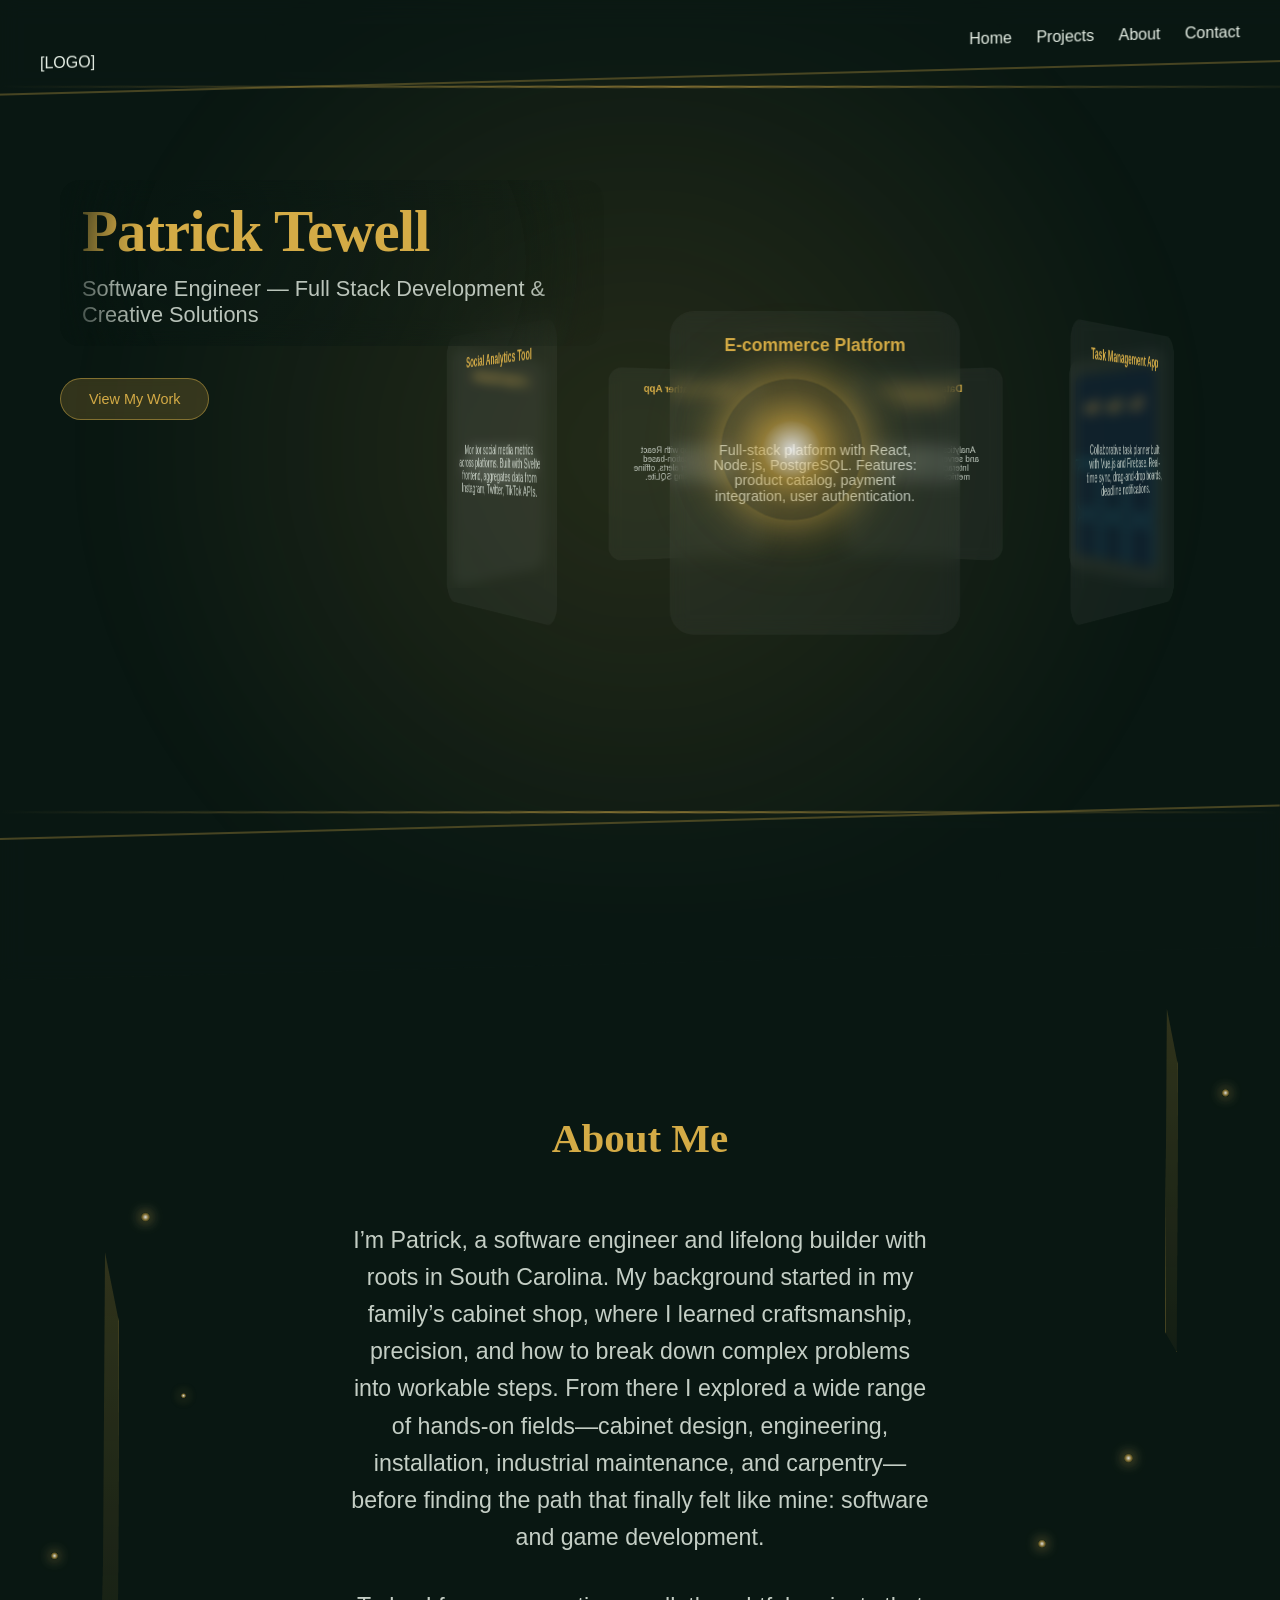
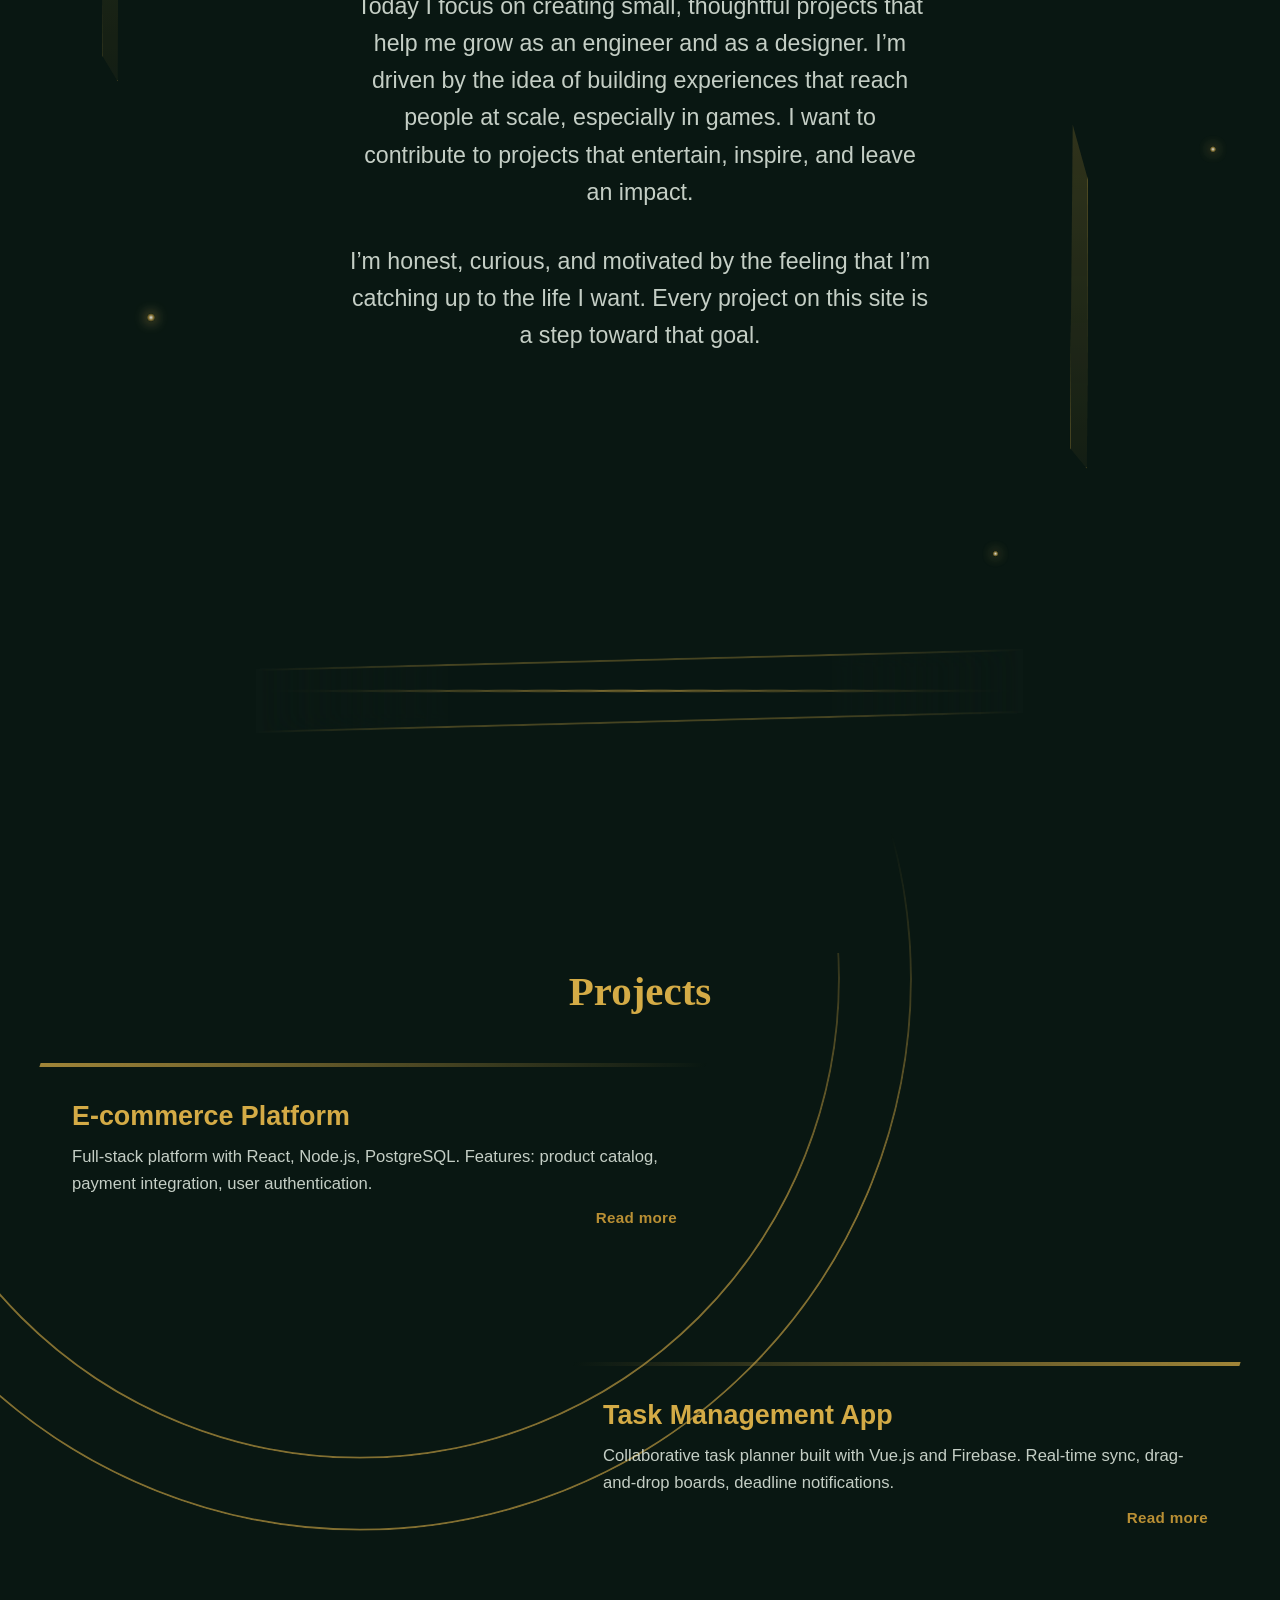
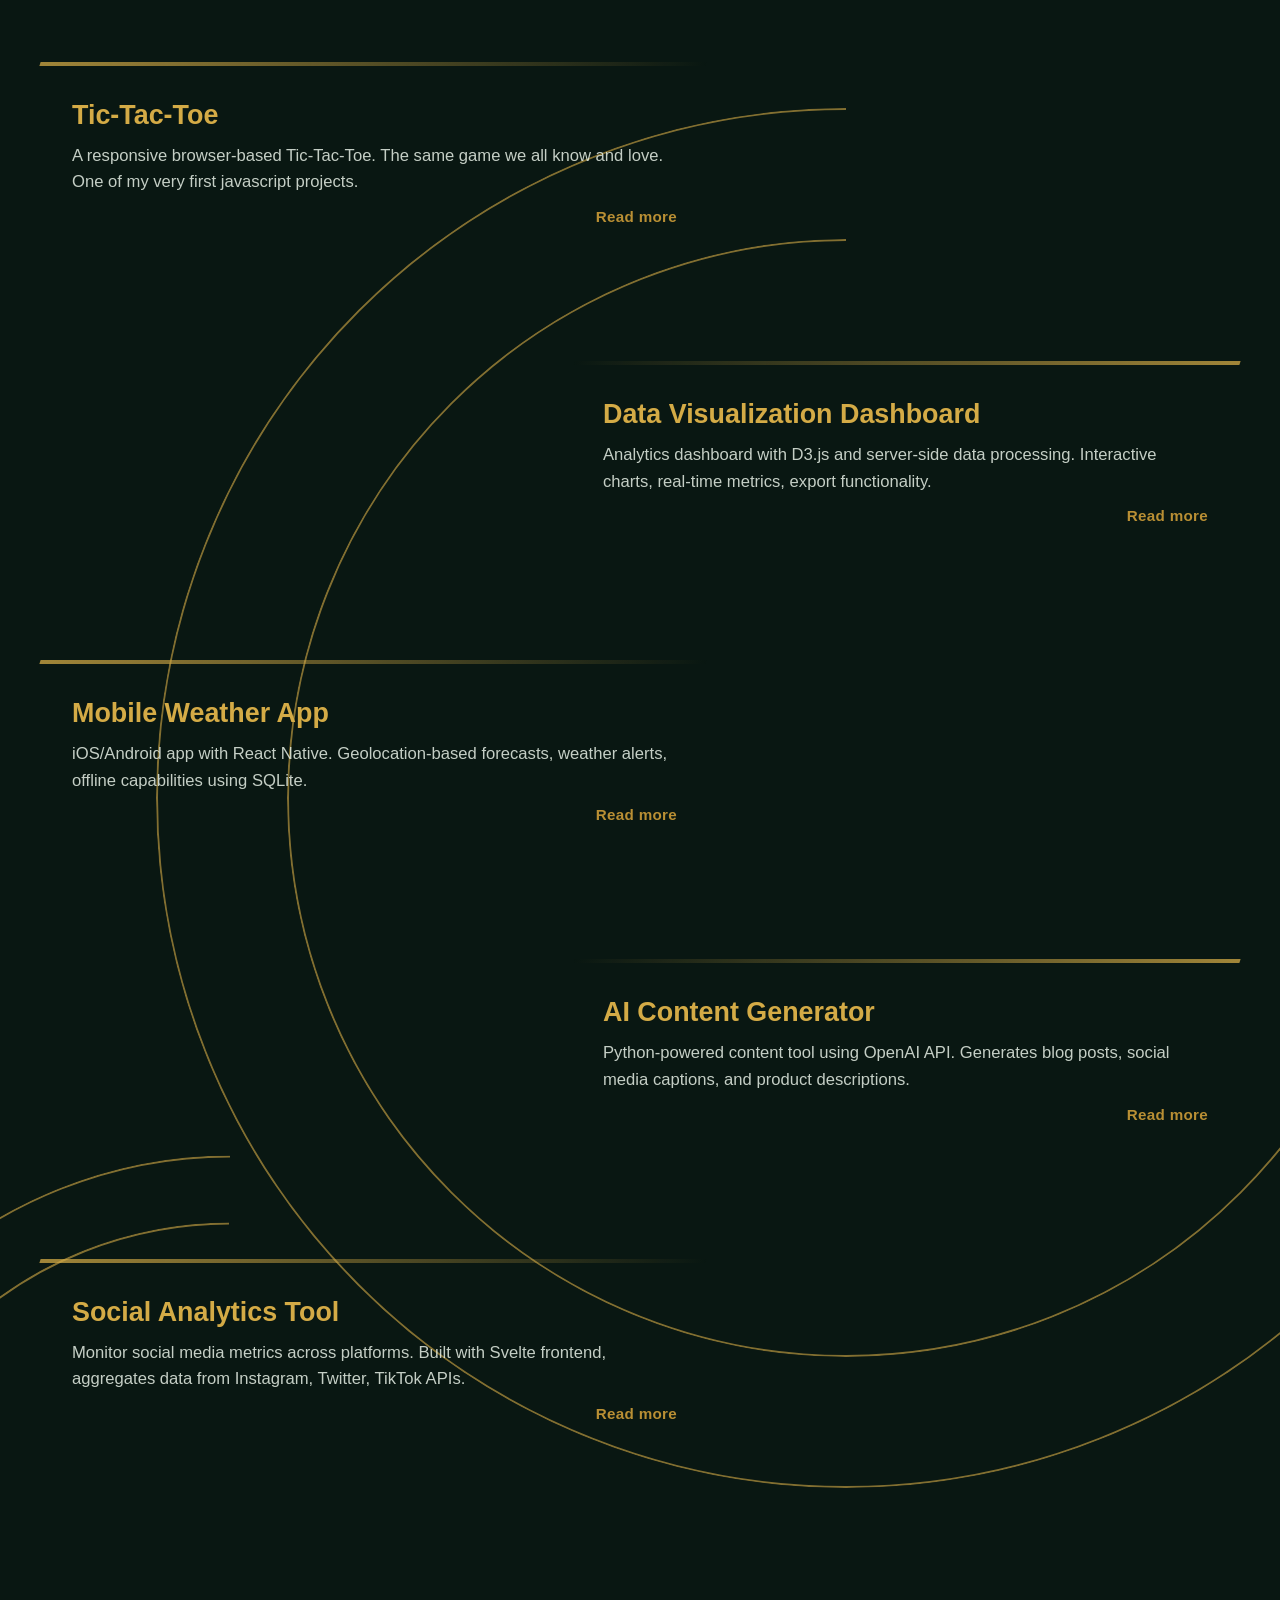
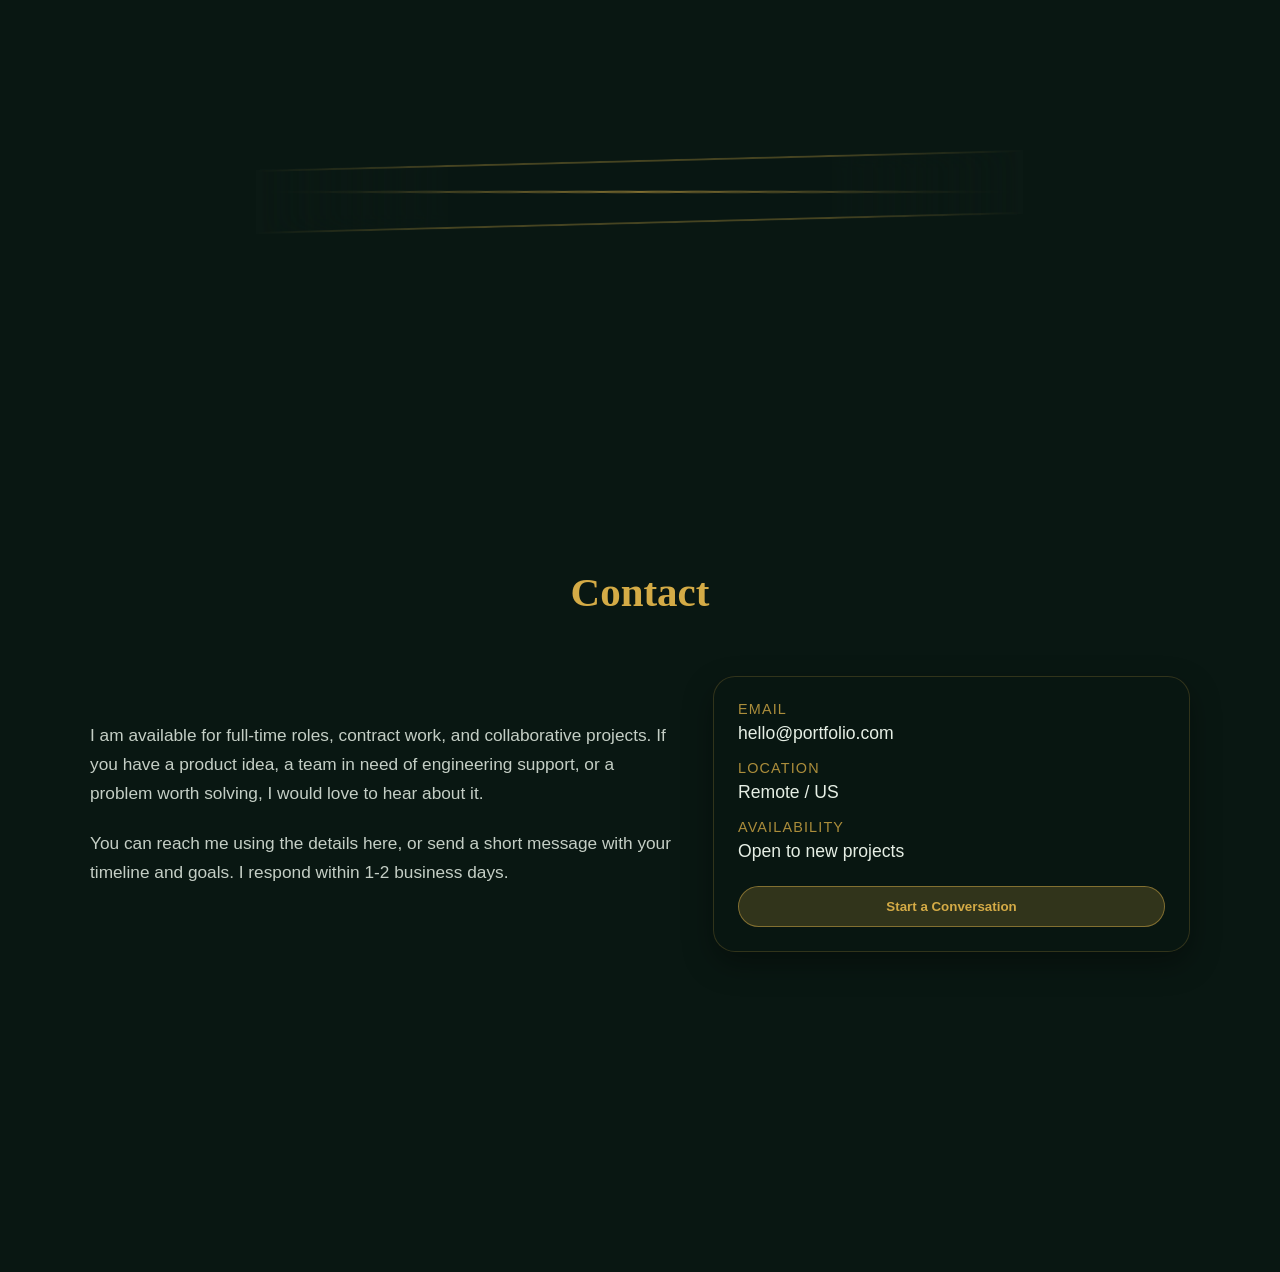
==== index.html @ 5e3b2ad0 "initial commit" ====
<!DOCTYPE html>
<html lang="en" data-theme="forest">
<head>
  <meta charset="UTF-8">
  <meta name="viewport" content="width=device-width, initial-scale=1.0">
  <title>Portfolio — Placeholder</title>
  <link rel="stylesheet" href="assets/css/index.css">
</head>
<body>

  <div class="soft-bg"></div>

  <header class="site-header">
    <div class="logo">[LOGO]</div>
    <nav class="nav">
      <a href="#home">Home</a>
      <a href="#projects">Projects</a>
      <a href="#about">About</a>
      <a href="#contact">Contact</a>
    </nav>
  </header>

  <section class="hero" id="home">
    <div class="hero-text">
      <h1 class="hero-title">Patrick Tewell</h1>
      <p class="hero-subtitle">Software Engineer — Full Stack Development & Creative Solutions</p>
    </div>
    <button class="cta">View My Work</button>
  </section>

  <section class="featured">
    <div class="card-container">
      <div class="orbit-sun" aria-hidden="true"></div>
      <div class="cards-orbit">
        <div class="card">
          <h3>E-commerce Platform</h3>
          <p>Full-stack platform with React, Node.js, PostgreSQL. Features: product catalog, payment integration, user authentication.</p>
        </div>
        <div class="card">
          <h3>Task Management App</h3>
          <p>Collaborative task planner built with Vue.js and Firebase. Real-time sync, drag-and-drop boards, deadline notifications.</p>
        </div>
        <a class="card card-link card-previewed" href="projects/Tic-Tac-Toe/tictactoe.html">
          <div class="card-preview">
            <iframe title="Tic-Tac-Toe preview" src="projects/Tic-Tac-Toe/tictactoe.html" loading="lazy"></iframe>
          </div>
        </a>
        <div class="card">
          <h3>Data Visualization Dashboard</h3>
          <p>Analytics dashboard with D3.js and server-side data processing. Interactive charts, real-time metrics, export functionality.</p>
        </div>
        <div class="card">
          <h3>Mobile Weather App</h3>
          <p>iOS/Android app with React Native. Geolocation-based forecasts, weather alerts, offline capabilities using SQLite.</p>
        </div>
        <div class="card">
          <h3>AI Content Generator</h3>
          <p>Python-powered content tool using OpenAI API. Generates blog posts, social media captions, and product descriptions.</p>
        </div>
        <div class="card">
          <h3>Social Analytics Tool</h3>
          <p>Monitor social media metrics across platforms. Built with Svelte frontend, aggregates data from Instagram, Twitter, TikTok APIs.</p>
        </div>
      </div>
    </div>
  </section>

  <section class="about" id="about">
    <div class="about-parallax" aria-hidden="true">
      <span class="parallax-bar bar-left"></span>
      <span class="parallax-sparkle sparkle-left-one"></span>
      <span class="parallax-sparkle sparkle-left-two"></span>
      <span class="parallax-sparkle sparkle-left-three"></span>
      <span class="parallax-sparkle sparkle-left-four"></span>
      <span class="parallax-bar bar-right-one"></span>
      <span class="parallax-sparkle sparkle-right-one"></span>
      <span class="parallax-sparkle sparkle-right-two"></span>
      <span class="parallax-sparkle sparkle-right-six"></span>
      <span class="parallax-bar bar-right-two"></span>
      <span class="parallax-sparkle sparkle-right-three"></span>
      <span class="parallax-sparkle sparkle-right-four"></span>
    </div>
    <div class="about-content">
      <h2 class="section-title">About Me</h2>
      <p class="about-text">
        I’m Patrick, a software engineer and lifelong builder with roots in South Carolina. My background started in my family’s cabinet shop, where I learned craftsmanship, precision, and how to break down complex problems into workable steps. From there I explored a wide range of hands‑on fields—cabinet design, engineering, installation, industrial maintenance, and carpentry—before finding the path that finally felt like mine: software and game development.
      </p>

      <p class="about-text">
        Today I focus on creating small, thoughtful projects that help me grow as an engineer and as a designer. I’m driven by the idea of building experiences that reach people at scale, especially in games. I want to contribute to projects that entertain, inspire, and leave an impact.
      </p>

      <p class="about-text">
        I’m honest, curious, and motivated by the feeling that I’m catching up to the life I want. Every project on this site is a step toward that goal.
      </p>
    </div>
  </section>

  <div class="divider"></div>

  <section class="projects" id="projects">
    <div class="projects-parallax" aria-hidden="true">
      <span class="parallax-circle circle-one">
        <span class="circle-outer"></span>
        <span class="circle-inner"></span>
      </span>
      <span class="parallax-circle circle-two">
        <span class="circle-outer"></span>
        <span class="circle-inner"></span>
      </span>
      <span class="parallax-circle circle-three">
        <span class="circle-outer"></span>
        <span class="circle-inner"></span>
      </span>
    </div>
    <div class="projects-content">
      <h2 class="section-title">Projects</h2>

    <div class="project-row">
      <div class="project-content">
        <h3 class="project-title">E-commerce Platform</h3>
        <p class="project-text">Full-stack platform with React, Node.js, PostgreSQL. Features: product catalog, payment integration, user authentication.</p>
        <a class="project-link" href="#">Read more</a>
      </div>
    </div>

    <div class="project-row">
      <div class="project-content">
        <h3 class="project-title">Task Management App</h3>
        <p class="project-text">Collaborative task planner built with Vue.js and Firebase. Real-time sync, drag-and-drop boards, deadline notifications.</p>
        <a class="project-link" href="#">Read more</a>
      </div>
    </div>

    <div class="project-row">
      <div class="project-content">
        <h3 class="project-title">Tic-Tac-Toe</h3>
        <p class="project-text">A responsive browser-based Tic-Tac-Toe. The same game we all know and love. One of my very first javascript projects.</p>
        <a class="project-link" href="projects/Tic-Tac-Toe/tictactoe.html">Read more</a>
      </div>
    </div>

    <div class="project-row">
      <div class="project-content">
        <h3 class="project-title">Data Visualization Dashboard</h3>
        <p class="project-text">Analytics dashboard with D3.js and server-side data processing. Interactive charts, real-time metrics, export functionality.</p>
        <a class="project-link" href="#">Read more</a>
      </div>
    </div>

    <div class="project-row">
      <div class="project-content">
        <h3 class="project-title">Mobile Weather App</h3>
        <p class="project-text">iOS/Android app with React Native. Geolocation-based forecasts, weather alerts, offline capabilities using SQLite.</p>
        <a class="project-link" href="#">Read more</a>
      </div>
    </div>

    <div class="project-row">
      <div class="project-content">
        <h3 class="project-title">AI Content Generator</h3>
        <p class="project-text">Python-powered content tool using OpenAI API. Generates blog posts, social media captions, and product descriptions.</p>
        <a class="project-link" href="#">Read more</a>
      </div>
    </div>

    <div class="project-row">
      <div class="project-content">
        <h3 class="project-title">Social Analytics Tool</h3>
        <p class="project-text">Monitor social media metrics across platforms. Built with Svelte frontend, aggregates data from Instagram, Twitter, TikTok APIs.</p>
        <a class="project-link" href="#">Read more</a>
      </div>
    </div>
    </div>
  </section>

  <div class="divider"></div>

  <section class="contact" id="contact">
    <h2 class="section-title">Contact</h2>
    <div class="contact-grid">
      <div class="contact-intro">
        <p class="contact-text">I am available for full-time roles, contract work, and collaborative projects. If you have a product idea, a team in need of engineering support, or a problem worth solving, I would love to hear about it.</p>
        <p class="contact-text">You can reach me using the details here, or send a short message with your timeline and goals. I respond within 1-2 business days.</p>
      </div>
      <div class="contact-panel">
        <div class="contact-item">
          <span class="contact-label">Email</span>
          <span class="contact-value">hello@portfolio.com</span>
        </div>
        <div class="contact-item">
          <span class="contact-label">Location</span>
          <span class="contact-value">Remote / US</span>
        </div>
        <div class="contact-item">
          <span class="contact-label">Availability</span>
          <span class="contact-value">Open to new projects</span>
        </div>
        <button class="contact-cta">Start a Conversation</button>
      </div>
    </div>
  </section>

  <div class="site-bottom-bar"></div>

  <footer class="site-footer">
  </footer>

  <script src="assets/javascript/index.js"></script>
</body>
</html>
---- assets/css/index.css ----
/* Global */
body {
  margin: 0;
  padding: 0;
  background: var(--color-bg);
  color: var(--color-text);
  font-family: var(--font-sans);
  overflow-x: hidden;
}

:root {
  --feature-size: clamp(432px, 39.6vw, 718px);
  --font-sans: "Inter", sans-serif;
  --font-display: "Inter", sans-serif;
  --bg-rgb: 15, 15, 15;
  --color-bg: #0f0f0f;
  --color-text: #e6e6e6;
  --color-text-muted: rgba(230, 230, 230, 0.85);
  --accent-rgb: 255, 120, 40;
  --color-accent: #ff7a2f;
  --color-accent-dim: #e26524;
  --color-accent-contrast: #ffffff;
  --color-accent-soft: rgba(var(--accent-rgb), 0.2);
  --color-accent-soft-strong: rgba(var(--accent-rgb), 0.3);
  --color-accent-border: rgba(var(--accent-rgb), 0.5);
  --color-accent-border-strong: rgba(var(--accent-rgb), 0.8);
  --color-accent-glow: rgba(var(--accent-rgb), 0.5);
  --color-accent-outline: rgba(var(--accent-rgb), 0.7);
  --color-accent-label: rgba(var(--accent-rgb), 0.8);
  --color-accent-surface: rgba(var(--accent-rgb), 0.15);
  --color-surface: rgba(255, 255, 255, 0.03);
  --color-surface-strong: rgba(var(--bg-rgb), 0.35);
  --color-surface-deep: rgba(var(--bg-rgb), 0.4);
  --color-surface-border: rgba(var(--accent-rgb), 0.2);
  --color-divider-border: rgba(var(--accent-rgb), 0.3);
  --color-divider-line: rgba(var(--accent-rgb), 0.6);
  --soft-bg-gradient: radial-gradient(circle at center, rgba(var(--accent-rgb), 0.12), transparent 70%);
  --hero-text-gradient: radial-gradient(circle at 25% 30%, rgba(var(--bg-rgb), 0.5445), rgba(var(--bg-rgb), 0.3025) 55%, rgba(var(--bg-rgb), 0.1452) 80%, rgba(var(--bg-rgb), 0.0242) 100%);
  --shadow-card: 0 0 30px rgba(var(--accent-rgb), 0.5);
  --shadow-panel: 0 12px 30px rgba(0, 0, 0, 0.35);
  --shadow-hero: 0 10px 26px rgba(0, 0, 0, 0.35), 0 0 40px rgba(var(--accent-rgb), 0.08);
}

:root[data-theme="forest"] {
  --font-sans: "Segoe UI", "Tahoma", sans-serif;
  --font-display: "Garamond", "Times New Roman", serif;
  --bg-rgb: 9, 23, 18;
  --color-bg: #091712;
  --color-text: #e6efe5;
  --color-text-muted: rgba(230, 239, 229, 0.86);
  --accent-rgb: 212, 171, 70;
  --color-accent: #d4ab46;
  --color-accent-dim: #b98f34;
  --color-accent-contrast: #ffffff;
  --color-surface: rgba(255, 255, 255, 0.04);
  --color-surface-strong: rgba(var(--bg-rgb), 0.45);
  --color-surface-deep: rgba(var(--bg-rgb), 0.5);
  --soft-bg-gradient: radial-gradient(circle at center, rgba(var(--accent-rgb), 0.14), transparent 70%);
}

:root[data-theme="neutral"] {
  --font-sans: "Verdana", "Segoe UI", sans-serif;
  --font-display: "Trebuchet MS", "Segoe UI", sans-serif;
  --bg-rgb: 245, 245, 244;
  --color-bg: #f5f5f4;
  --color-text: #1f2328;
  --color-text-muted: rgba(31, 35, 40, 0.72);
  --accent-rgb: 59, 75, 92;
  --color-accent: #3b4b5c;
  --color-accent-dim: #2f3d4c;
  --color-accent-contrast: #0b0c0d;
  --color-surface: rgba(0, 0, 0, 0.04);
  --color-surface-strong: rgba(0, 0, 0, 0.06);
  --color-surface-deep: rgba(0, 0, 0, 0.08);
  --soft-bg-gradient: radial-gradient(circle at center, rgba(var(--accent-rgb), 0.12), transparent 70%);
  --hero-text-gradient: radial-gradient(circle at 25% 30%, rgba(0, 0, 0, 0.0968), rgba(0, 0, 0, 0.0726) 55%, rgba(0, 0, 0, 0.0363) 80%, rgba(0, 0, 0, 0.0121) 100%);
  --shadow-panel: 0 12px 30px rgba(0, 0, 0, 0.12);
  --shadow-hero: 0 10px 26px rgba(0, 0, 0, 0.14), 0 0 40px rgba(var(--accent-rgb), 0.08);
}

/* Soft background */
.soft-bg {
  position: fixed;
  top: 0;
  left: 0;
  width: 100%;
  height: 100%;
  background: var(--soft-bg-gradient);
  pointer-events: none;
  z-index: -1;
  filter: blur(40px);
}

/* Header */
.site-header {
  display: flex;
  justify-content: space-between;
  align-items: flex-end;
  padding: 80px 40px 20px 40px;
  position: fixed;
  width: 100%;
  top: -60px;
  background: var(--color-surface-deep);
  backdrop-filter: blur(10px);
  border-bottom: 2px solid var(--color-divider-border);
  transform: skewY(-1.5deg);
  transform-origin: top right;
  z-index: 100;
  transition: transform 0.3s ease, opacity 0.3s ease;
}

.site-header::after {
  content: '';
  position: absolute;
  bottom: -12px;
  left: 0;
  width: 100%;
  height: 2px;
  background: linear-gradient(90deg, transparent, var(--color-divider-line), transparent);
  transform: skewY(1.5deg);
}

.site-header.hide {
  transform: translateY(-100%) skewY(-1.5deg);
  opacity: 0;
}

.nav a {
  margin-left: 20px;
  text-decoration: none;
  color: var(--color-text);
  font-weight: 300;
  transition: color 0.3s ease;
}

.nav {
  position: relative;
  z-index: 1;
  margin-right: 80px;
  font-size: clamp(1rem, 1.2vw, 1.1rem);
}

.nav a:hover {
  color: var(--color-accent);
}

/* Hero */
.hero {
  height: 100vh;
  display: flex;
  flex-direction: column;
  justify-content: flex-start;
  padding-left: 60px;
  padding-top: 180px;
  position: relative;
  z-index: 3;
  pointer-events: none;
}

.hero-text {
  align-self: flex-start;
  padding: 18px 22px;
  background: var(--hero-text-gradient);
  backdrop-filter: blur(14px);
  border-radius: 20px;
  box-shadow: var(--shadow-hero);
  -webkit-mask-image: radial-gradient(circle, rgba(0, 0, 0, 1) 68%, rgba(0, 0, 0, 0.8) 78%, rgba(0, 0, 0, 0.35) 90%, rgba(0, 0, 0, 0) 100%);
  mask-image: radial-gradient(circle, rgba(0, 0, 0, 1) 68%, rgba(0, 0, 0, 0.8) 78%, rgba(0, 0, 0, 0.35) 90%, rgba(0, 0, 0, 0) 100%);
  pointer-events: auto;
}

.hero-title {
  font-size: clamp(3.2rem, 4.6vw, 5rem);
  margin: 0;
  color: var(--color-accent);
  font-family: var(--font-display);
  font-weight: 700;
  letter-spacing: -1px;
}

.hero-subtitle {
  font-size: clamp(1.1rem, 1.7vw, 1.5rem);
  max-width: 500px;
  opacity: 0.8;
  margin-top: 10px;
  margin-bottom: 0;
}

.cta {
  margin-top: 32px;
  padding: 12px 28px;
  background: var(--color-accent-soft);
  border: 1.5px solid var(--color-accent-border);
  border-radius: 30px;
  color: var(--color-accent);
  font-weight: 500;
  font-size: clamp(0.9rem, 1.1vw, 1rem);
  cursor: pointer;
  transition: all 0.3s ease;
  backdrop-filter: blur(4px);
  width: fit-content;
  pointer-events: auto;
}

.cta:hover {
  background: var(--color-accent-soft-strong);
  border-color: var(--color-accent-border-strong);
  color: var(--color-accent-contrast);
}

/* Featured - Circular Cards */
.featured {
  position: absolute;
  top: 50%;
  left: 50%;
  width: var(--feature-size);
  height: var(--feature-size);
  transform: translateY(-50%) translateX(-20%);
  z-index: 2;
}

.card-container {
  position: relative;
  width: 100%;
  height: 100%;
  perspective: 1200px;
  font-size: clamp(0.72rem, 0.825vw, 1rem);
  --card-radius: clamp(21em, 26vw, 34.99em);
}

.orbit-sun {
  position: absolute;
  top: 50%;
  left: 50%;
  width: 12.24em;
  height: 12.24em;
  transform: translate(-50%, -50%);
  background: radial-gradient(circle, rgba(255, 255, 255, 0.8), rgba(var(--accent-rgb), 0.6) 30%, rgba(var(--accent-rgb), 0.2) 60%, transparent 85%);
  border-radius: 50%;
  box-shadow: 0 0 40px rgba(var(--accent-rgb), 0.6), 0 0 80px rgba(var(--accent-rgb), 0.3), inset 0 0 40px rgba(var(--accent-rgb), 0.2);
  z-index: 1;
  pointer-events: none;
}

.cards-orbit {
  position: relative;
  width: 100%;
  height: 100%;
  transform-style: preserve-3d;
  animation: rotateWheel 30s linear infinite;
}

.cards-orbit.paused {
  animation-play-state: paused;
}

.cards-orbit.manual-control {
  animation: none !important;
}

@keyframes rotateWheel {
  0% {
    transform: rotateY(0deg) rotateX(-2deg);
  }
  25% {
    transform: rotateY(90deg) rotateX(2deg);
  }
  50% {
    transform: rotateY(180deg) rotateX(-2deg);
  }
  75% {
    transform: rotateY(270deg) rotateX(2deg);
  }
  100% {
    transform: rotateY(360deg) rotateX(-2deg);
  }
}

.card {
  position: absolute;
  font-size: inherit;
  width: 15.336em;
  height: 17.496em;
  background: var(--color-surface);
  padding: 1.44em;
  border-radius: 1.5em;
  backdrop-filter: blur(6px);
  transition: background 0.3s ease, filter 0.3s ease, scale 0.3s ease;
  text-decoration: none;
  color: inherit;
  left: 50%;
  top: 50%;
  margin-left: calc(15.336em / -2);
  margin-top: calc(17.496em / -2);
  transform-style: preserve-3d;
  cursor: pointer;
  display: flex;
  flex-direction: column;
  justify-content: center;
  align-items: center;
  text-align: center;
}

.card-previewed {
  padding: 1.44em;
  justify-content: center;
}

.card-preview {
  position: absolute;
  inset: 1.44em;
  border-radius: 1em;
  overflow: hidden;
  background: transparent;
  opacity: 0.75;
}

.card-preview iframe {
  width: 143%;
  height: 143%;
  border: 0;
  pointer-events: none;
  position: absolute;
  top: 50%;
  left: 50%;
  transform: translate(-50%, -50%) scale(0.7);
  transform-origin: center;
}

.card:nth-child(1) {
  transform: rotateY(0deg) translateZ(var(--card-radius));
}

.card:nth-child(2) {
  transform: rotateY(51.43deg) translateZ(var(--card-radius));
}

.card:nth-child(3) {
  transform: rotateY(102.86deg) translateZ(var(--card-radius));
}

.card:nth-child(4) {
  transform: rotateY(154.29deg) translateZ(var(--card-radius));
}

.card:nth-child(5) {
  transform: rotateY(205.71deg) translateZ(var(--card-radius));
}

.card:nth-child(6) {
  transform: rotateY(257.14deg) translateZ(var(--card-radius));
}

.card:nth-child(7) {
  transform: rotateY(308.57deg) translateZ(var(--card-radius));
}

.card:hover,
.card.is-hovered {
  background: var(--color-accent-surface);
  filter: drop-shadow(var(--shadow-card));
  z-index: 10;
}

.card.enlarged {
  scale: 1.10;
}

.card h3 {
  color: var(--color-accent);
  position: absolute;
  top: 1.44em;
  left: 1.44em;
  right: 1.44em;
  margin: 0;
  font-size: 1.1em;
  text-align: center;
  font-weight: 700;
  max-width: calc(100% - 2.88em);
}

.card p {
  margin: 0;
  font-size: 0.9em;
  opacity: 0.8;
  max-width: 90%;
}

/* About */
.about {
  padding: 0px 60px;
  margin-bottom: 35vh;
  position: relative;
  z-index: 1;
  text-align: center;
  scroll-margin-top: 240px;
  overflow: visible;
  --about-parallax-offset: 0px;
  --about-bar-speed: 2;
}

.about-content {
  position: relative;
  z-index: 1;
}

.about-parallax {
  position: absolute;
  inset: 0;
  z-index: 0;
  pointer-events: none;
}

.parallax-bar {
  position: absolute;
  width: 0.75em;
  height: clamp(30vh, 38vh, 50vh);
  background: linear-gradient(180deg, rgba(var(--accent-rgb), 0.28), rgba(var(--accent-rgb), 0.08));
  border: 1px solid rgba(var(--accent-rgb), 0.35);
  box-shadow: 0 18px 30px rgba(0, 0, 0, 0.25);
  opacity: 0.7;
  clip-path: polygon(16% 0, 100% 16%, 94% 100%, 0 94%);
  transform: translateY(var(--about-parallax-offset));
}

.parallax-sparkle {
  position: absolute;
  width: 0.55em;
  height: 0.55em;
  background: radial-gradient(circle, rgba(255, 255, 255, 0.95), rgba(var(--accent-rgb), 0.65) 45%, rgba(var(--accent-rgb), 0.25) 70%, transparent 75%);
  border-radius: 50%;
  box-shadow: 0 0 12px rgba(var(--accent-rgb), 0.75), 0 0 22px rgba(255, 255, 255, 0.4);
  opacity: 0.9;
  transform: translateY(calc(var(--about-parallax-offset) * -2));
}

.bar-left {
  left: 8vw;
  width: 0.9em;
  height: calc(clamp(30vh, 38vh, 50vh) * 1.25);
  transform: translateY(calc(var(--about-parallax-offset) * -0.72 * var(--about-bar-speed)));
}

.sparkle-left-one {
  left: calc(8vw + 2.4em);
  top: 6%;
  transform: translateY(calc(var(--about-parallax-offset) * -0.506));
}

.sparkle-left-two {
  left: calc(8vw - 3.2em);
  top: 48%;
  width: 0.4em;
  height: 0.4em;
  transform: translateY(calc(var(--about-parallax-offset) * -0.368));
}

.sparkle-left-three {
  left: calc(8vw + 4.9em);
  top: 28%;
  width: 0.32em;
  height: 0.32em;
  transform: translateY(calc(var(--about-parallax-offset) * -0.46));
}

.sparkle-left-four {
  left: calc(8vw + 2.8em);
  top: 92%;
  width: 0.48em;
  height: 0.48em;
  transform: translateY(calc(var(--about-parallax-offset) * -0.276));
}

.bar-right-one {
  right: 8vw;
  top: 8%;
  width: 0.675em;
  transform: translateY(calc(var(--about-parallax-offset) * 0.9 * var(--about-bar-speed)));
}

.sparkle-right-one {
  right: calc(8vw - 3.2em);
  top: 1%;
  width: 0.45em;
  height: 0.45em;
  transform: translateY(calc(var(--about-parallax-offset) * 0.345));
}

.sparkle-right-two {
  right: calc(8vw + 2.8em);
  top: 46%;
  transform: translateY(calc(var(--about-parallax-offset) * 0.483));
}

.sparkle-right-six {
  right: calc(8vw - 2.4em);
  top: 80%;
  width: 0.38em;
  height: 0.38em;
  transform: translateY(calc(var(--about-parallax-offset) * 0.414));
}

.bar-right-two {
  right: 15vw;
  top: 48%;
  width: 1.0125em;
  transform: translateY(calc(var(--about-parallax-offset) * -1.08 * var(--about-bar-speed)));
}

.sparkle-right-three {
  right: calc(15vw + 2.6em);
  top: 46%;
  width: 0.5em;
  height: 0.5em;
  transform: translateY(calc(var(--about-parallax-offset) * -0.414));
}

.sparkle-right-four {
  right: calc(15vw + 5.6em);
  top: 120%;
  width: 0.35em;
  height: 0.35em;
  transform: translateY(calc(var(--about-parallax-offset) * -0.299));
}

.section-title {
  font-size: clamp(2.5rem, 3.2vw, 3rem);
  margin-bottom: 60px;
  color: var(--color-accent);
  font-family: var(--font-display);
}

.about-text {
  max-width: 50%;
  font-size: clamp(1.45rem, 1.65vw, 1.5rem);
  line-height: 1.6;
  opacity: 0.85;
  margin-left: auto;
  margin-right: auto;
}

.about-text + .about-text {
  margin-top: 32px;
}

/* Projects */
.projects {
  width: 100%;
  padding: 100px 0;
  margin: auto;
  position: relative;
  z-index: 1;
  text-align: center;
  overflow: visible;
  --projects-parallax-offset: 0px;
}

.projects-content {
  width: 100%;
  z-index: 1;
}

.projects-parallax {
  position: absolute;
  inset: 0;
  z-index: 0;
  pointer-events: none;
  -webkit-mask-image: linear-gradient(to bottom, transparent 0%, black 15%);
  mask-image: linear-gradient(to bottom, transparent 0%, black 15%);
}

.parallax-circle {
  position: absolute;
  width: 69em;
  height: 69em;
  transform: translateY(var(--projects-parallax-offset));
}

.circle-outer,
.circle-inner {
  position: absolute;
  border-radius: 50%;
  border: 2px solid rgba(var(--accent-rgb), 0.6);
  background: transparent;
  box-shadow: 0 0 20px rgba(var(--accent-rgb), 0.25);
}

.circle-outer {
  inset: 0;
  animation: rotateClockwise 36s linear infinite;
}

.circle-inner {
  inset: 8%;
  animation: rotateCounterClockwise 27s linear infinite;
}

@keyframes rotateClockwise {
  from { transform: rotate(0deg); }
  to { transform: rotate(360deg); }
}

@keyframes rotateCounterClockwise {
  from { transform: rotate(0deg); }
  to { transform: rotate(-360deg); }
}

.circle-one {
  left: -15%;
  top: -10%;
  transform: translateY(calc(var(--projects-parallax-offset) * 1.7));
}

.circle-two {
  right: -20%;
  top: 30%;
  width: 86.25em;
  height: 86.25em;
  transform: translateY(calc(var(--projects-parallax-offset) * -1.5));
}

.circle-three {
  left: -18%;
  bottom: -20%;
  width: 57.5em;
  height: 57.5em;
  transform: translateY(calc(var(--projects-parallax-offset) * 0.85));
}

.circle-one .circle-outer {
  mask-image: conic-gradient(transparent 0deg, transparent 45deg, black 45deg, black 360deg);
  -webkit-mask-image: conic-gradient(transparent 0deg, transparent 45deg, black 45deg, black 360deg);
}

.circle-one .circle-inner {
  inset: 6.5%;
  mask-image: conic-gradient(transparent 0deg, transparent 87deg, black 87deg, black 360deg);
  -webkit-mask-image: conic-gradient(transparent 0deg, transparent 87deg, black 87deg, black 360deg);
}

.circle-two .circle-outer {
  mask-image: conic-gradient(transparent 0deg, transparent 120deg, black 120deg, black 360deg);
  -webkit-mask-image: conic-gradient(transparent 0deg, transparent 120deg, black 120deg, black 360deg);
}

.circle-two .circle-inner {
  inset: 9.5%;
  mask-image: conic-gradient(transparent 0deg, transparent 63deg, black 63deg, black 360deg);
  -webkit-mask-image: conic-gradient(transparent 0deg, transparent 63deg, black 63deg, black 360deg);
}

.circle-three .circle-outer {
  mask-image: conic-gradient(transparent 0deg, transparent 135deg, black 135deg, black 360deg);
  -webkit-mask-image: conic-gradient(transparent 0deg, transparent 135deg, black 135deg, black 360deg);
}

.circle-three .circle-inner {
  inset: 7.2%;
  mask-image: conic-gradient(transparent 0deg, transparent 98deg, black 98deg, black 360deg);
  -webkit-mask-image: conic-gradient(transparent 0deg, transparent 98deg, black 98deg, black 360deg);
}

.project-row {
  display: flex;
  align-items: center;
  gap: 40px;
  max-width: 1100px;
  margin: 10px auto 48px auto;
  text-align: left;
  padding: 26px 32px 100px 32px;
  position: relative;
}

.project-row::before {
  content: '';
  position: absolute;
  left: 0;
  right: 18%;
  height: 4px;
  background: linear-gradient(90deg, var(--color-accent), transparent 70%);
  transform: skewX(-18deg);
  opacity: 0.75;
  top: -12px;
}

.project-row:nth-of-type(odd) {
  margin-left: 40px;
  margin-right: auto;
}

.project-row:nth-of-type(even) {
  margin-left: auto;
  margin-right: 40px;
  flex-direction: row-reverse;
}

.project-row:nth-of-type(even)::before {
  left: 18%;
  right: 0;
  background: linear-gradient(90deg, transparent 30%, var(--color-accent));
  transform: skewX(-18deg);
}


.project-content {
  width: 55%;
  display: flex;
  flex-direction: column;
}

.project-title {
  margin: 0 0 12px 0;
  font-size: clamp(1.6rem, 2.1vw, 2rem);
  color: var(--color-accent);
}

.project-text {
  margin: 0;
  font-size: clamp(1rem, 1.3vw, 1.15rem);
  line-height: 1.6;
  opacity: 0.85;
}

.project-link {
  align-self: flex-end;
  margin-top: 12px;
  color: var(--color-accent-dim);
  text-decoration: none;
  font-size: 0.95rem;
  font-weight: 600;
  letter-spacing: 0.02em;
  transition: color 0.2s ease;
}

.project-link:hover {
  color: var(--color-accent);
}

/* Contact */
.contact {
  margin: 200px auto 160px auto;
  padding: 100px 60px 80px;
  position: relative;
  z-index: 1;
}

.contact .section-title {
  text-align: center;
}

.contact-grid {
  display: grid;
  grid-template-columns: 1.1fr 0.9fr;
  align-items: center;
  gap: 40px;
  max-width: 1100px;
  margin: 0 auto;
}

.contact-text {
  font-size: clamp(1rem, 1.35vw, 1.2rem);
  line-height: 1.7;
  opacity: 0.85;
  margin: 0 0 20px 0;
}

.contact-panel {
  background: var(--color-surface-strong);
  backdrop-filter: blur(12px);
  border: 1px solid var(--color-surface-border);
  border-radius: 22px;
  padding: 24px;
  display: grid;
  gap: 16px;
  box-shadow: var(--shadow-panel);
}

.contact-item {
  display: flex;
  flex-direction: column;
  gap: 6px;
}

.contact-label {
  font-size: 0.9rem;
  letter-spacing: 0.08em;
  text-transform: uppercase;
  color: var(--color-accent-label);
}

.contact-value {
  font-size: 1.1rem;
}

.contact-cta {
  margin-top: 8px;
  padding: 12px 20px;
  border-radius: 999px;
  border: 1.5px solid var(--color-accent-border);
  background: var(--color-accent-soft);
  color: var(--color-accent);
  font-weight: 600;
  cursor: pointer;
  transition: all 0.3s ease;
}

.contact-cta:hover {
  background: var(--color-accent-soft-strong);
  border-color: var(--color-accent-border-strong);
  color: var(--color-accent-contrast);
}

.divider {
  position: relative;
  width: 60%;
  height: 60px;
  margin: 100px auto 100px auto;
  background: var(--color-surface-deep);
  backdrop-filter: blur(10px);
  border-top: 2px solid var(--color-divider-border);
  border-bottom: 2px solid var(--color-divider-border);
  transform: skewY(-1.5deg);
  transform-origin: left center;
  -webkit-mask-image: linear-gradient(90deg, rgba(0, 0, 0, 0) 0%, rgba(0, 0, 0, 1) 25%, rgba(0, 0, 0, 1) 75%, rgba(0, 0, 0, 0) 100%);
  mask-image: linear-gradient(90deg, rgba(0, 0, 0, 0) 0%, rgba(0, 0, 0, 1) 25%, rgba(0, 0, 0, 1) 75%, rgba(0, 0, 0, 0) 100%);
  z-index: 2;
}

.divider::before {
  content: '';
  position: absolute;
  top: 50%;
  left: 0;
  width: 100%;
  height: 2px;
  background: linear-gradient(90deg, transparent, var(--color-divider-line), transparent);
  transform: translateY(-50%) skewY(1.5deg);
}

/* Bottom Bar */
.site-bottom-bar {
  position: fixed;
  padding-bottom: 80px;
  bottom: -80px;
  left: 0;
  right: 0;
  height: 60px;
  background: var(--color-surface-deep);
  backdrop-filter: blur(10px);
  border-top: 2px solid var(--color-divider-border);
  transform: skewY(-1.5deg);
  transform-origin: bottom left;
  z-index: 100;
  transition: transform 0.3s ease, opacity 0.3s ease;
}

.site-bottom-bar::before {
  content: '';
  position: absolute;
  top: -12px;
  left: 0;
  width: 100%;
  height: 2px;
  background: linear-gradient(90deg, transparent, var(--color-divider-line), transparent);
  transform: skewY(1.5deg);
}

.site-bottom-bar.hide {
  transform: translateY(100%) skewY(-1.5deg);
  opacity: 0;
}

/* Footer */
.site-footer {
  padding: 40px;
  text-align: center;
  opacity: 0.6;
}

/* Responsive - stop scaling at 1080x720 and hide cards */
@media (max-width: 1080px), (max-height: 720px) {
  .featured {
    display: none;
  }

  .hero-title {
    font-size: 3.2rem;
  }

  .hero-subtitle {
    font-size: 1.1rem;
  }

  .cta {
    font-size: 0.9rem;
  }

  .section-title {
    font-size: 1.5rem;
  }

  .about-text {
    font-size: 0.95rem;
  }

  .card h3 {
    font-size: 0.95rem;
  }

  .card p {
    font-size: 0.8rem;
  }

  .project-row {
    flex-direction: column;
    text-align: center;
  }

  .project-row:first-of-type {
    margin-left: auto;
  }

  .project-row:first-of-type::before {
    left: 10%;
    right: 10%;
  }

  .project-content {
    width: 100%;
  }

  .contact-grid {
    grid-template-columns: 1fr;
  }
}

@media (max-width: 600px) {
  .hero {
    padding-left: 30px;
    padding-top: 120px;
  }

  .hero-subtitle {
    max-width: 100%;
  }

  .cta {
    padding: 10px 24px;
  }
}
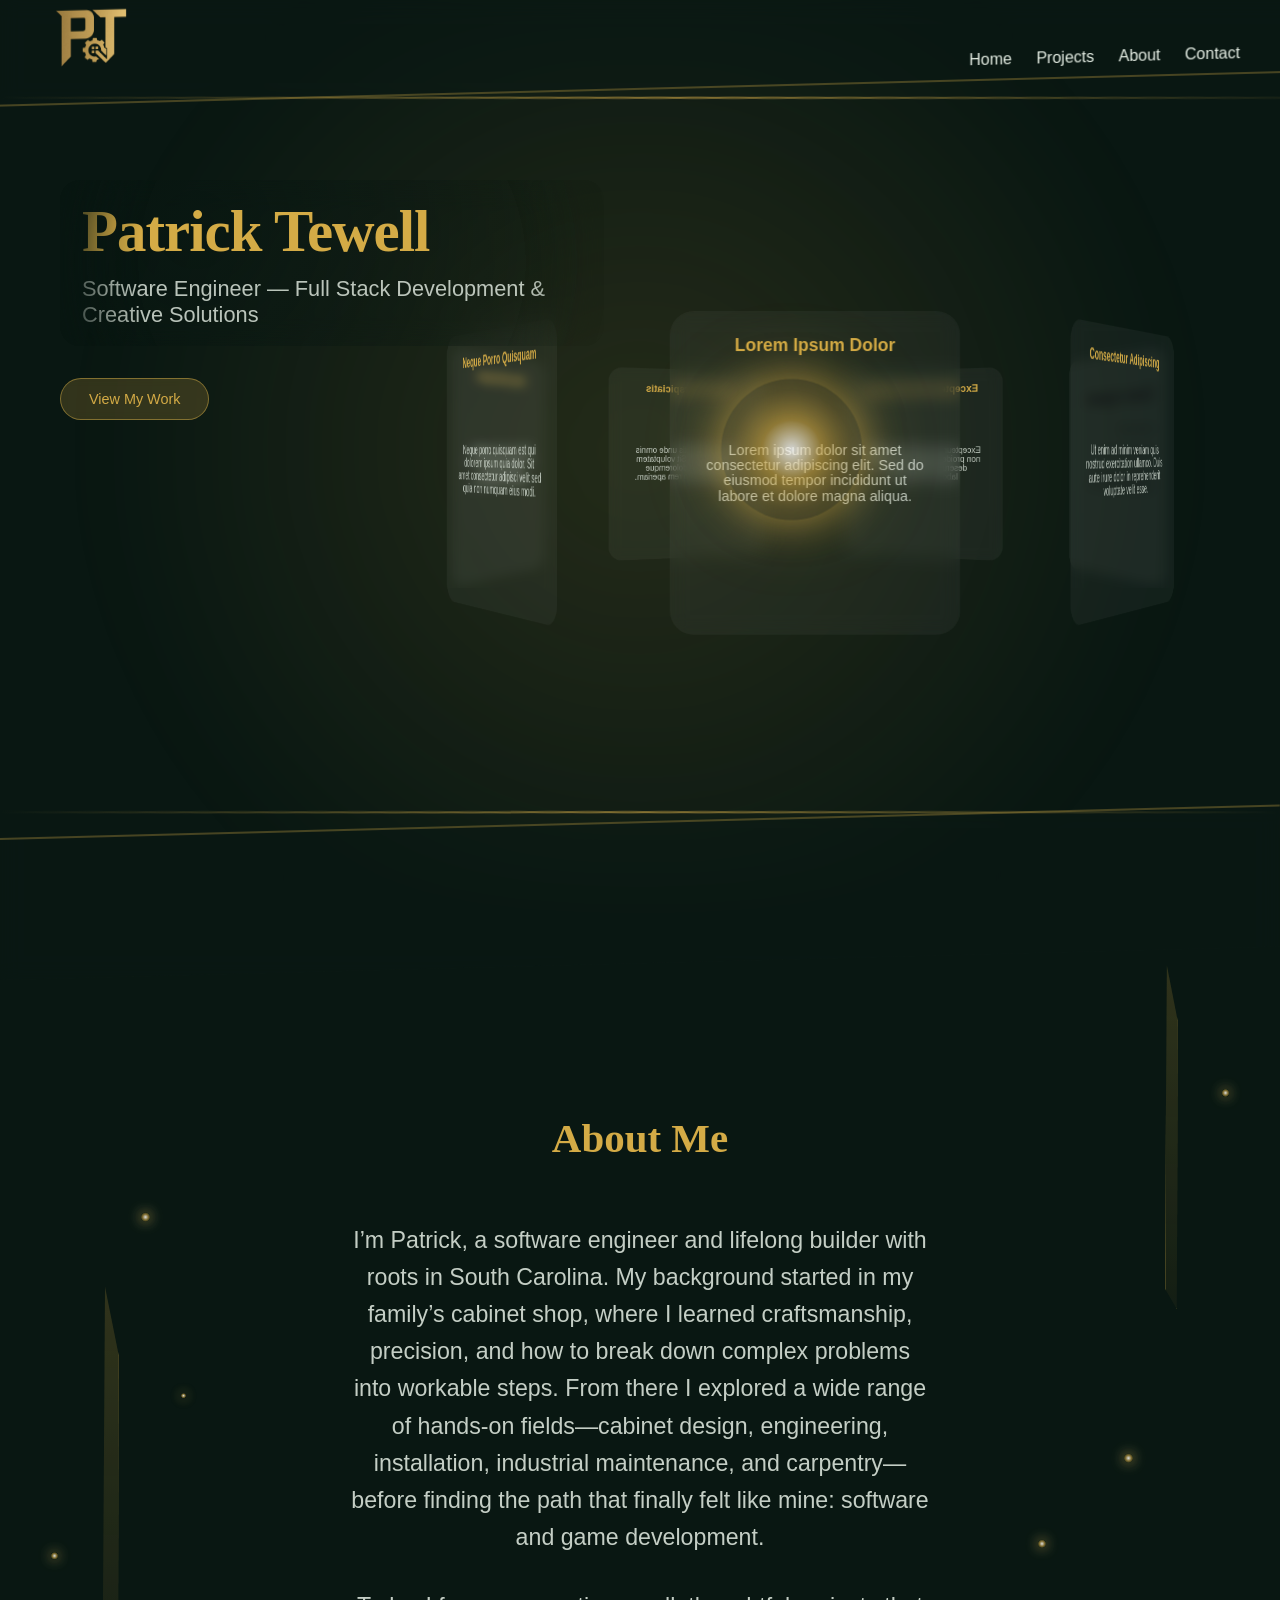
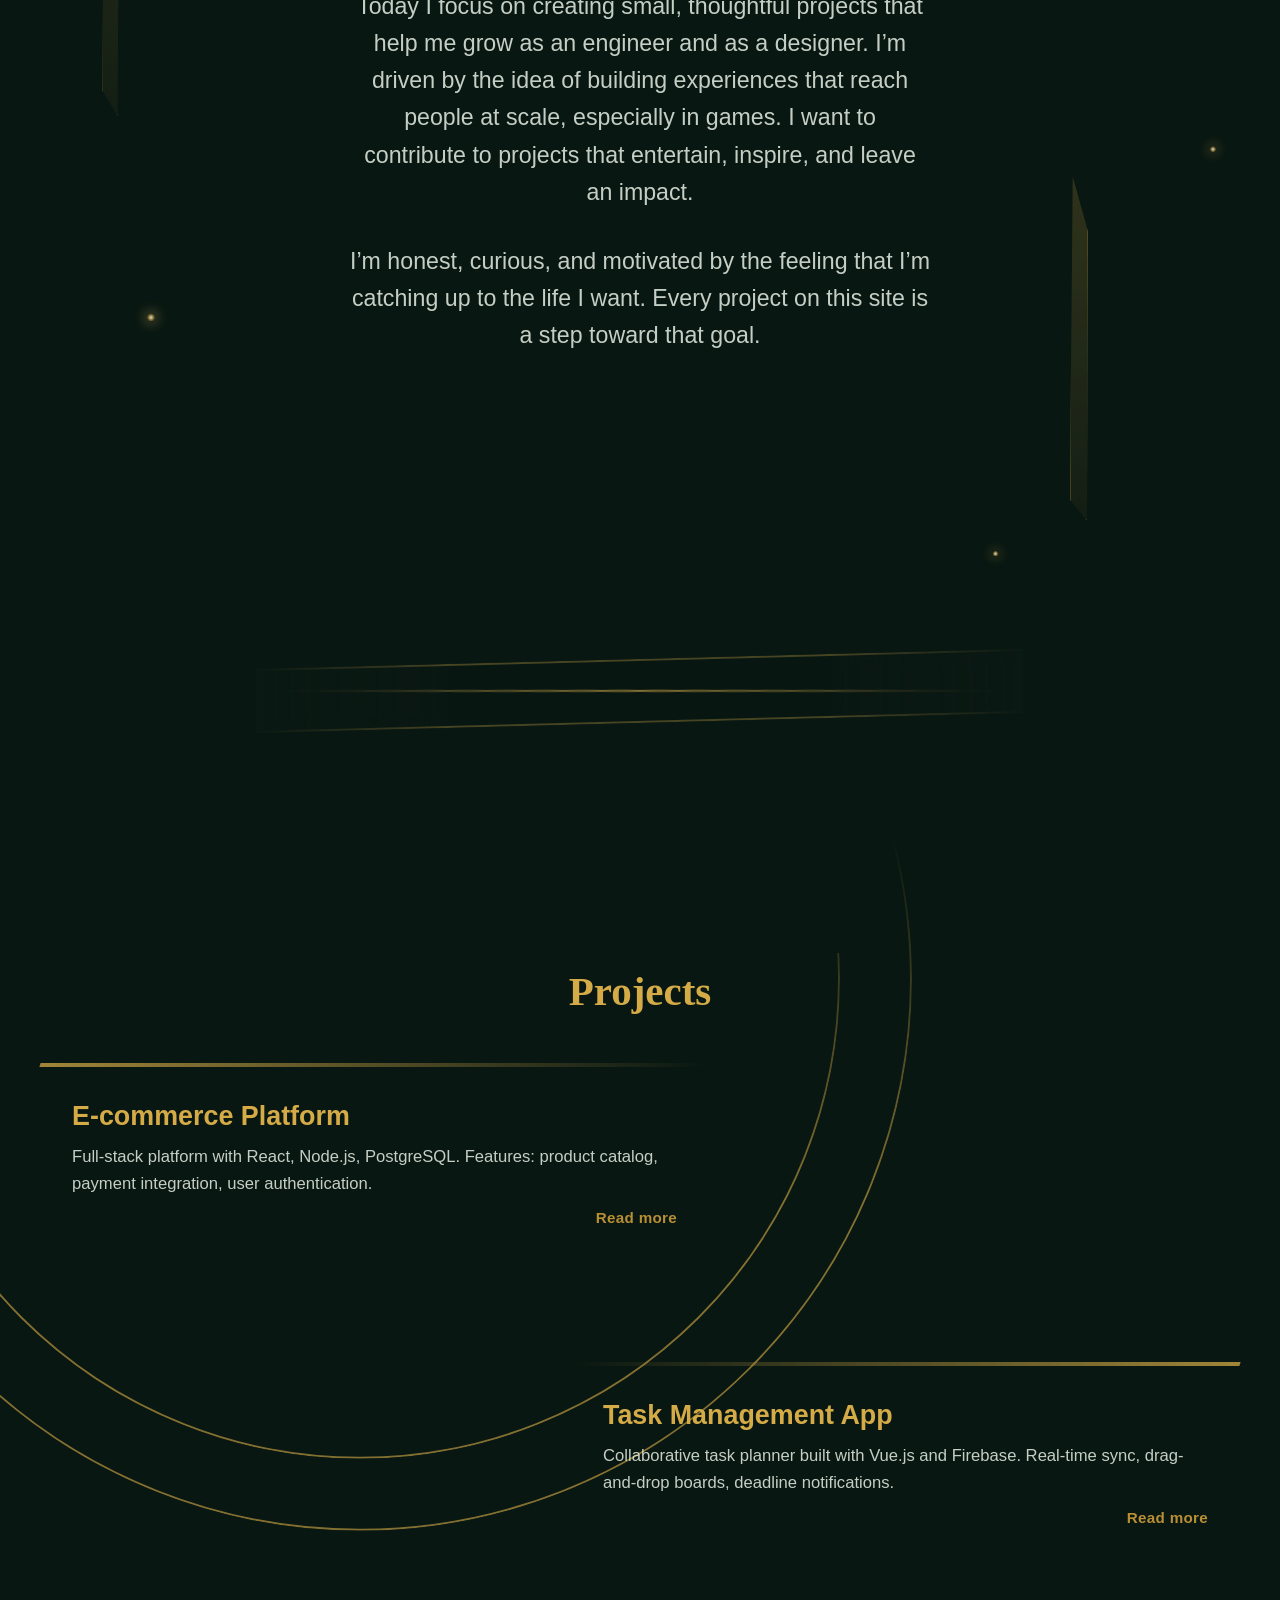
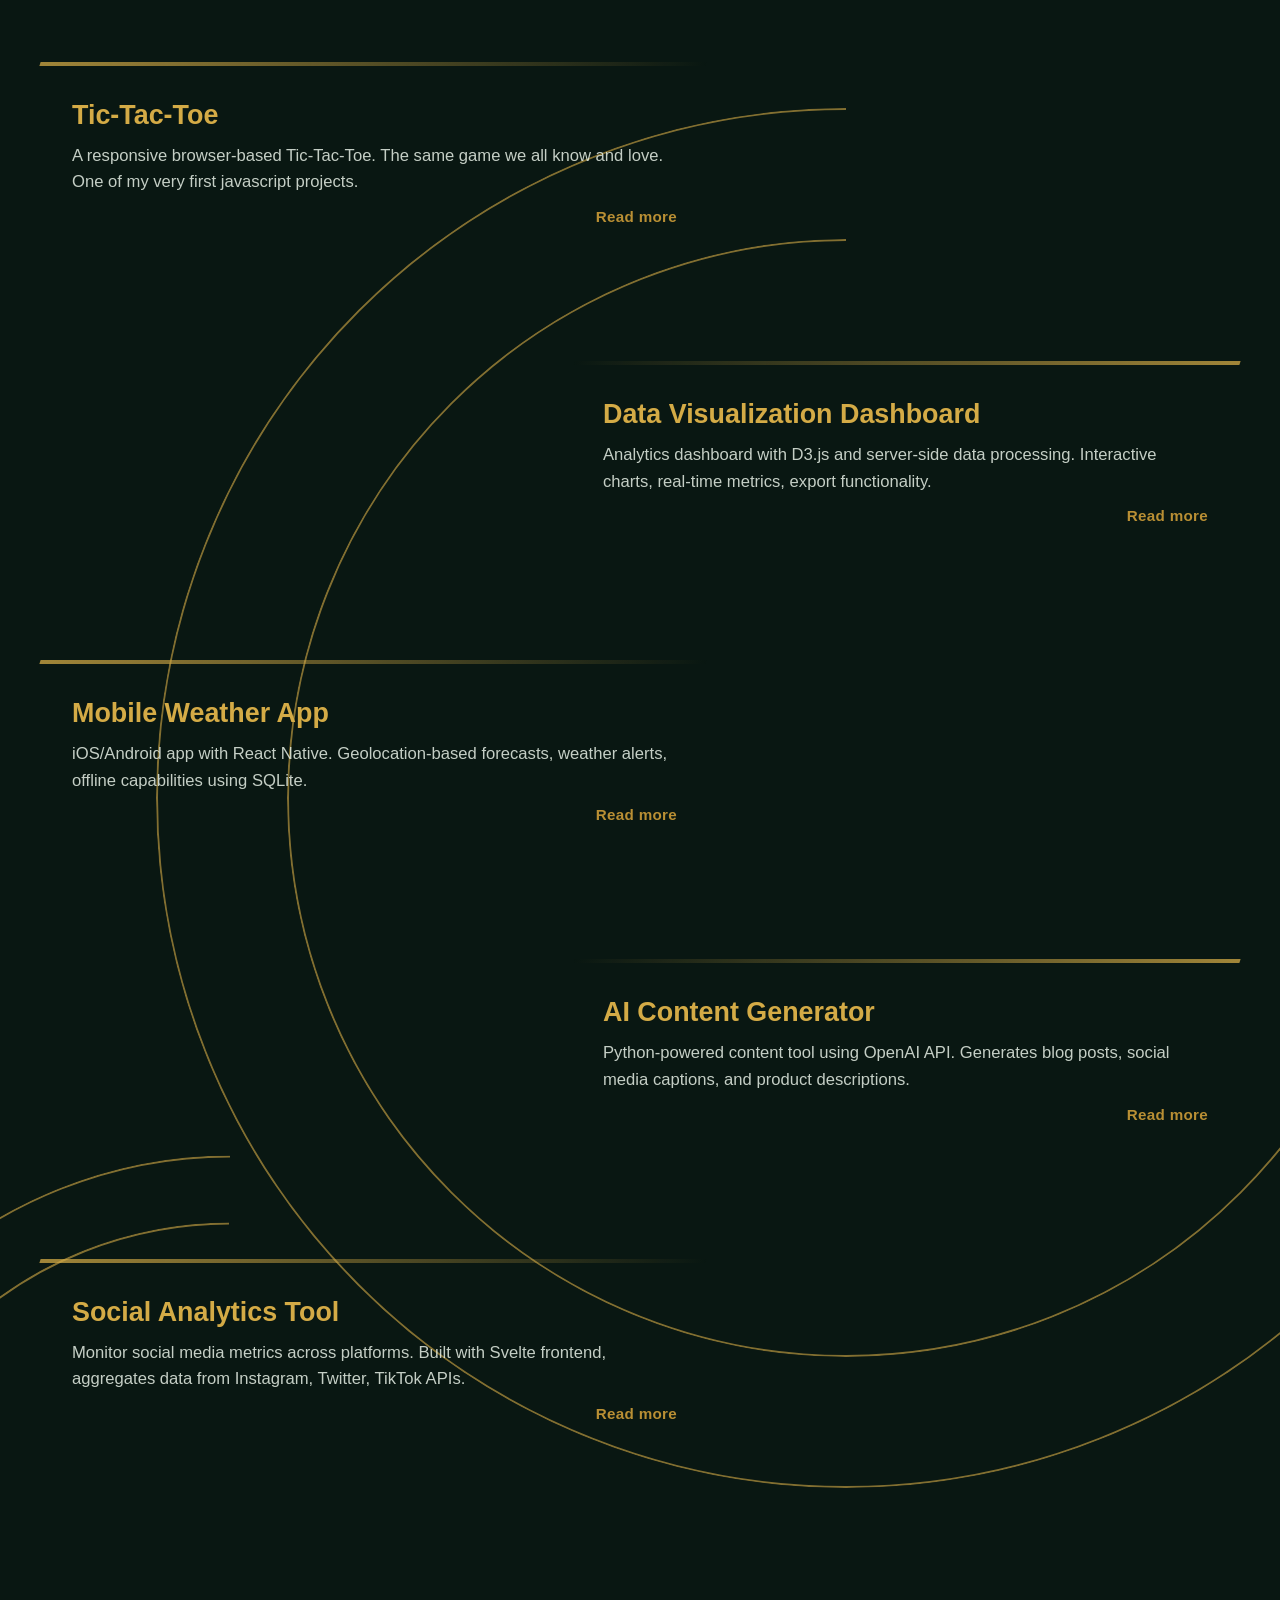
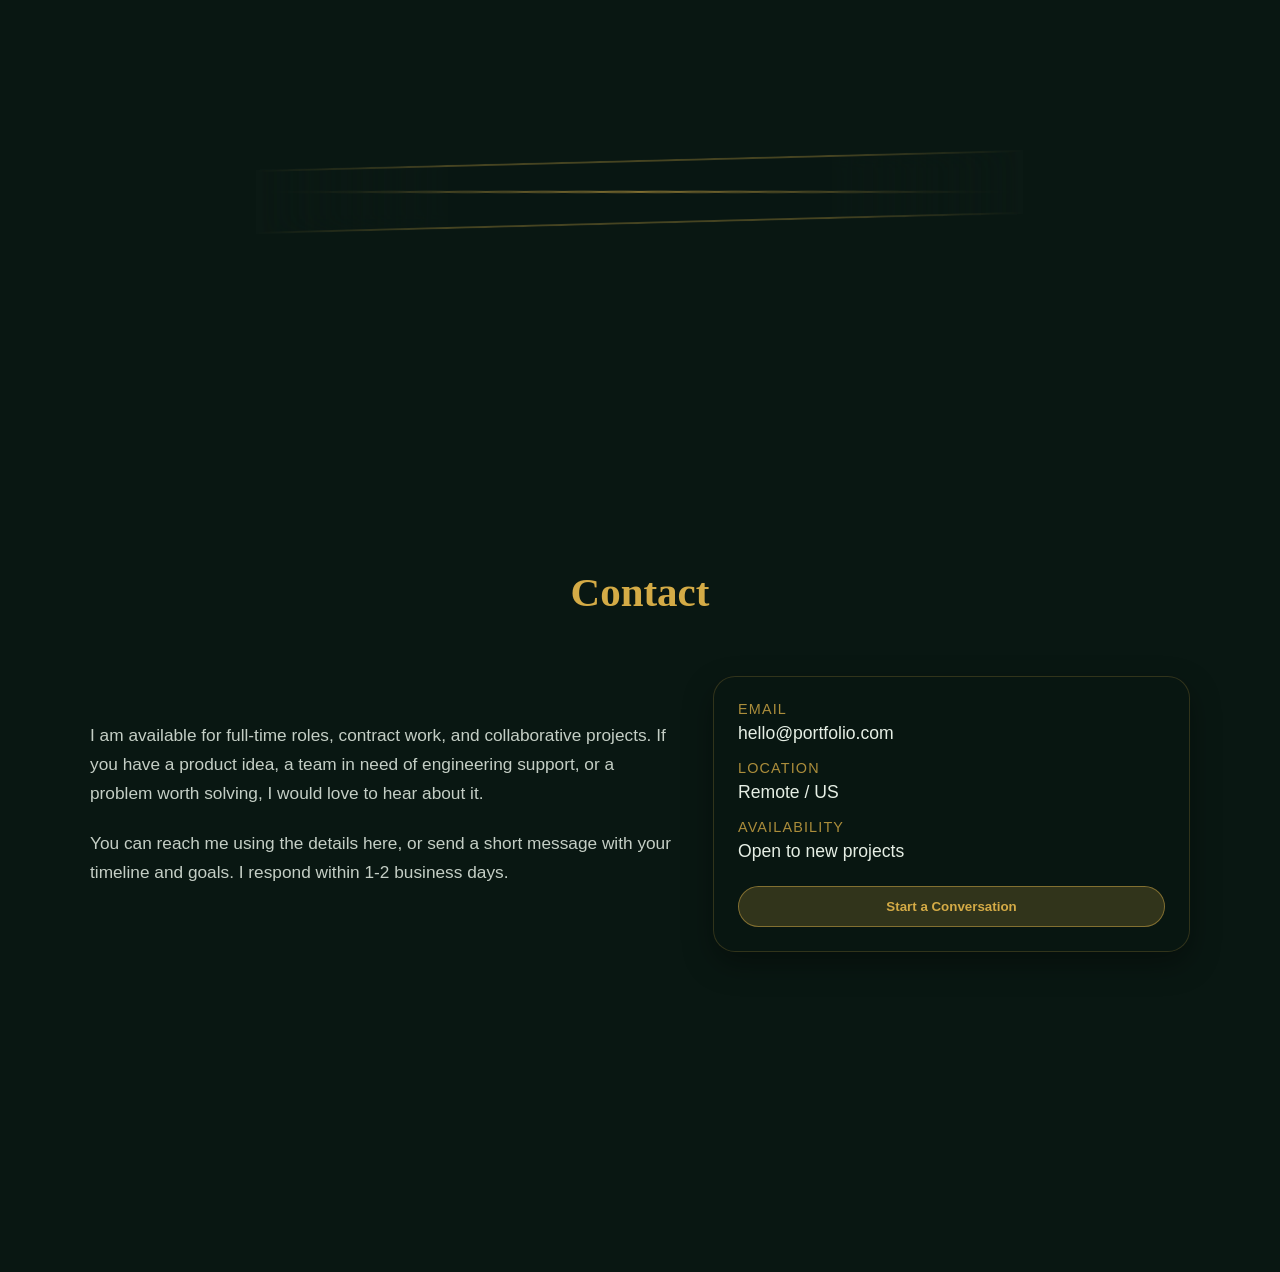
==== commit ebe32b70: "removed projects, replaced filler text with lorem ipsum, added media folder with logo, and made some" ====
--- a/index.html
+++ b/index.html
@@ -11,7 +11,7 @@
   <div class="soft-bg"></div>
 
   <header class="site-header">
-    <div class="logo">[LOGO]</div>
+    <div class="logo"><img src="assets/media/PT Logo.png" alt="PT Logo"></div>
     <nav class="nav">
       <a href="#home">Home</a>
       <a href="#projects">Projects</a>
@@ -33,12 +33,12 @@
       <div class="orbit-sun" aria-hidden="true"></div>
       <div class="cards-orbit">
         <div class="card">
-          <h3>E-commerce Platform</h3>
-          <p>Full-stack platform with React, Node.js, PostgreSQL. Features: product catalog, payment integration, user authentication.</p>
-        </div>
-        <div class="card">
-          <h3>Task Management App</h3>
-          <p>Collaborative task planner built with Vue.js and Firebase. Real-time sync, drag-and-drop boards, deadline notifications.</p>
+          <h3>Lorem Ipsum Dolor</h3>
+          <p>Lorem ipsum dolor sit amet consectetur adipiscing elit. Sed do eiusmod tempor incididunt ut labore et dolore magna aliqua.</p>
+        </div>
+        <div class="card">
+          <h3>Consectetur Adipiscing</h3>
+          <p>Ut enim ad minim veniam quis nostrud exercitation ullamco. Duis aute irure dolor in reprehenderit voluptate velit esse.</p>
         </div>
         <a class="card card-link card-previewed" href="projects/Tic-Tac-Toe/tictactoe.html">
           <div class="card-preview">
@@ -46,20 +46,20 @@
           </div>
         </a>
         <div class="card">
-          <h3>Data Visualization Dashboard</h3>
-          <p>Analytics dashboard with D3.js and server-side data processing. Interactive charts, real-time metrics, export functionality.</p>
-        </div>
-        <div class="card">
-          <h3>Mobile Weather App</h3>
-          <p>iOS/Android app with React Native. Geolocation-based forecasts, weather alerts, offline capabilities using SQLite.</p>
-        </div>
-        <div class="card">
-          <h3>AI Content Generator</h3>
-          <p>Python-powered content tool using OpenAI API. Generates blog posts, social media captions, and product descriptions.</p>
-        </div>
-        <div class="card">
-          <h3>Social Analytics Tool</h3>
-          <p>Monitor social media metrics across platforms. Built with Svelte frontend, aggregates data from Instagram, Twitter, TikTok APIs.</p>
+          <h3>Excepteur Sint Occaecat</h3>
+          <p>Excepteur sint occaecat cupidatat non proident sunt in culpa. Officia deserunt mollit anim id est laborum consectetur.</p>
+        </div>
+        <div class="card">
+          <h3>Sed Ut Perspiciatis</h3>
+          <p>Sed ut perspiciatis unde omnis iste natus error. Sit voluptatem accusantium doloremque laudantium totam rem aperiam.</p>
+        </div>
+        <div class="card">
+          <h3>Nemo Enim Ipsam</h3>
+          <p>Nemo enim ipsam voluptatem quia voluptas sit aspernatur. Aut odit aut fugit sed quia consequuntur magni dolores.</p>
+        </div>
+        <div class="card">
+          <h3>Neque Porro Quisquam</h3>
+          <p>Neque porro quisquam est qui dolorem ipsum quia dolor. Sit amet consectetur adipisci velit sed quia non numquam eius modi.</p>
         </div>
       </div>
     </div>
--- a/assets/css/index.css
+++ b/assets/css/index.css
@@ -96,7 +96,7 @@
   display: flex;
   justify-content: space-between;
   align-items: flex-end;
-  padding: 80px 40px 20px 40px;
+  padding: 15px 40px 10px 40px;
   position: fixed;
   width: 100%;
   top: -60px;
@@ -123,6 +123,11 @@
 .site-header.hide {
   transform: translateY(-100%) skewY(-1.5deg);
   opacity: 0;
+}
+
+.logo img {
+  height: 100px;
+  width: auto;
 }
 
 .nav a {
@@ -228,6 +233,30 @@
   --card-radius: clamp(21em, 26vw, 34.99em);
 }
 
+/* Prevent text highlighting in the interactive orbit UI */
+.featured,
+.card-container,
+.cards-orbit,
+.orbit-sun,
+.card,
+.card * {
+  -webkit-user-select: none;
+  -ms-user-select: none;
+  user-select: none;
+}
+
+/* Prevent text highlighting in the hero + nav as well */
+.site-header,
+.site-header *,
+.nav,
+.nav *,
+.hero,
+.hero * {
+  -webkit-user-select: none;
+  -ms-user-select: none;
+  user-select: none;
+}
+
 .orbit-sun {
   position: absolute;
   top: 50%;
@@ -239,7 +268,12 @@
   border-radius: 50%;
   box-shadow: 0 0 40px rgba(var(--accent-rgb), 0.6), 0 0 80px rgba(var(--accent-rgb), 0.3), inset 0 0 40px rgba(var(--accent-rgb), 0.2);
   z-index: 1;
-  pointer-events: none;
+  pointer-events: auto;
+  cursor: grab;
+}
+
+.orbit-sun:active {
+  cursor: grabbing;
 }
 
 .cards-orbit {
@@ -285,7 +319,7 @@
   padding: 1.44em;
   border-radius: 1.5em;
   backdrop-filter: blur(6px);
-  transition: background 0.3s ease, filter 0.3s ease, scale 0.3s ease;
+  transition: background 0.6s ease, filter 0.6s ease, scale 0.6s ease;
   text-decoration: none;
   color: inherit;
   left: 50%;
@@ -355,6 +389,10 @@
   transform: rotateY(308.57deg) translateZ(var(--card-radius));
 }
 
+.card.orbit-back {
+  pointer-events: none;
+}
+
 .card:hover,
 .card.is-hovered {
   background: var(--color-accent-surface);
@@ -396,7 +434,7 @@
   scroll-margin-top: 240px;
   overflow: visible;
   --about-parallax-offset: 0px;
-  --about-bar-speed: 2;
+  --about-bar-speed: 2.5;
 }
 
 .about-content {
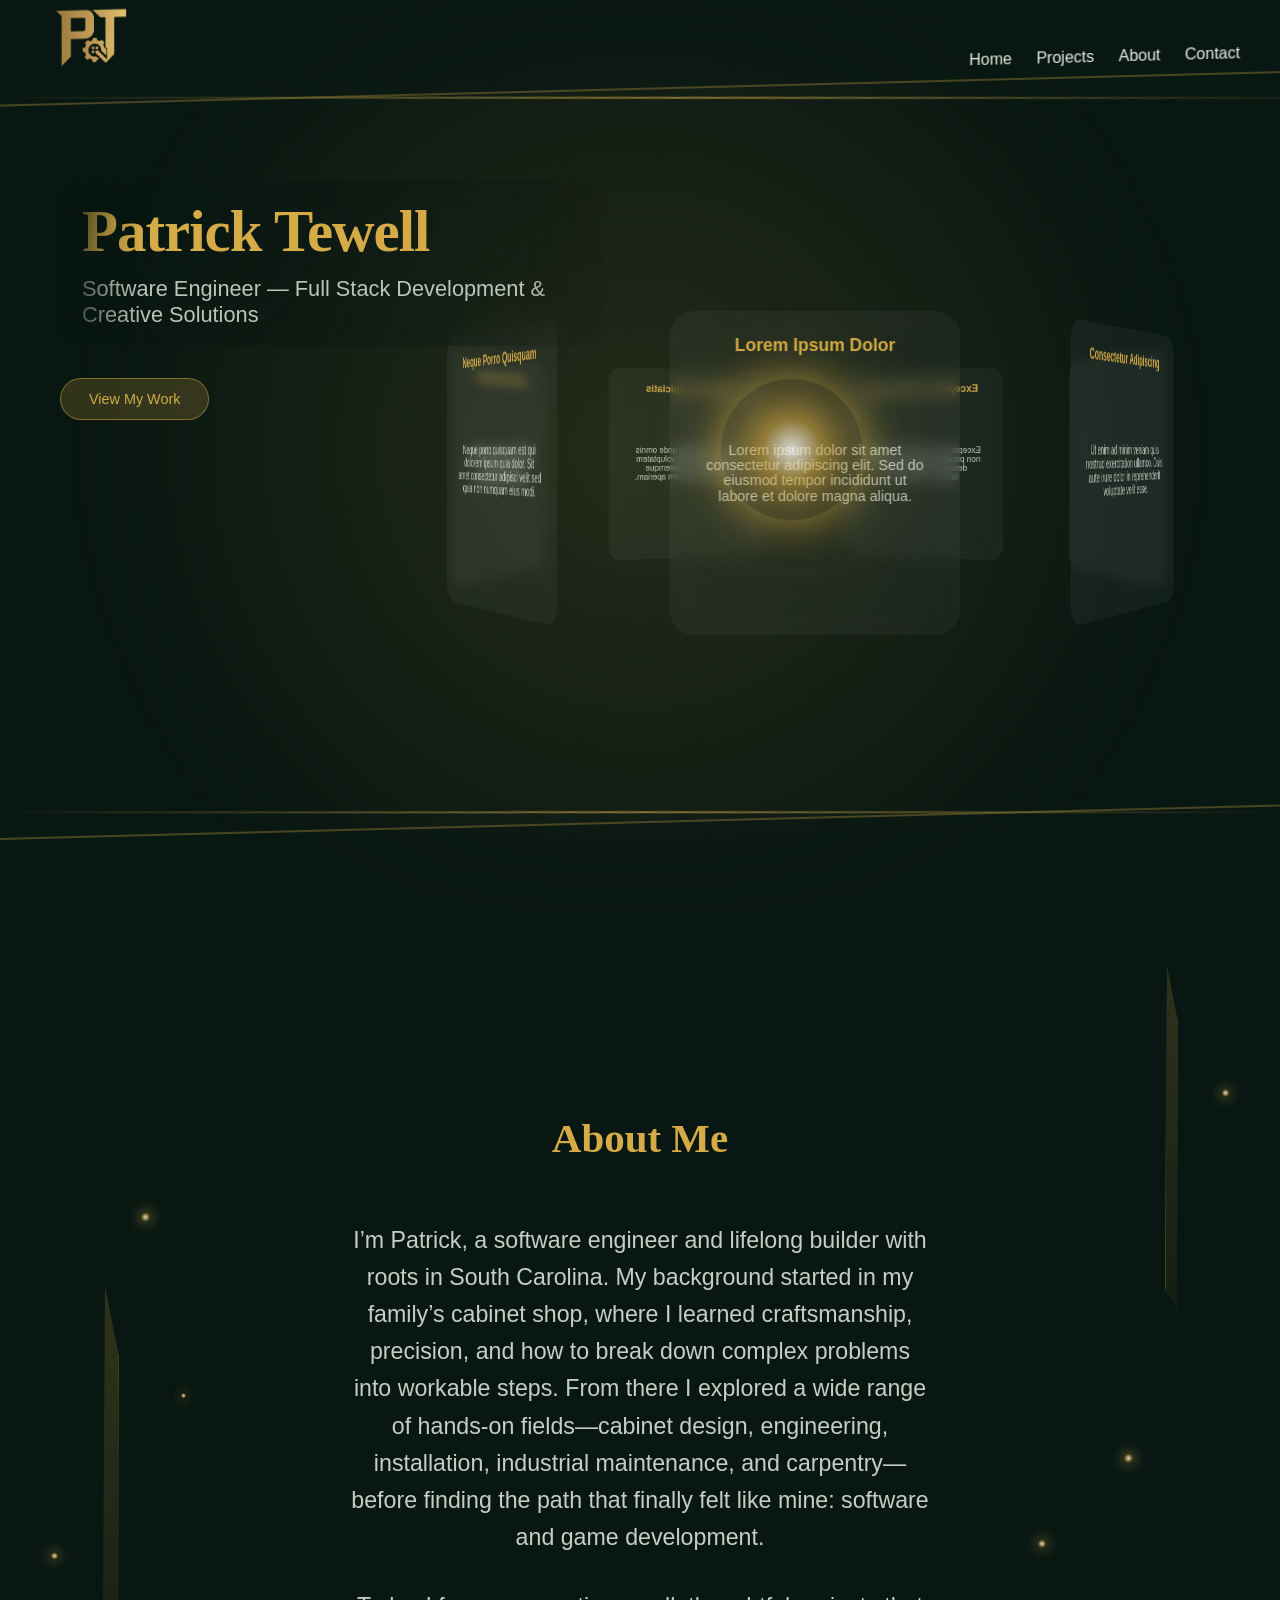
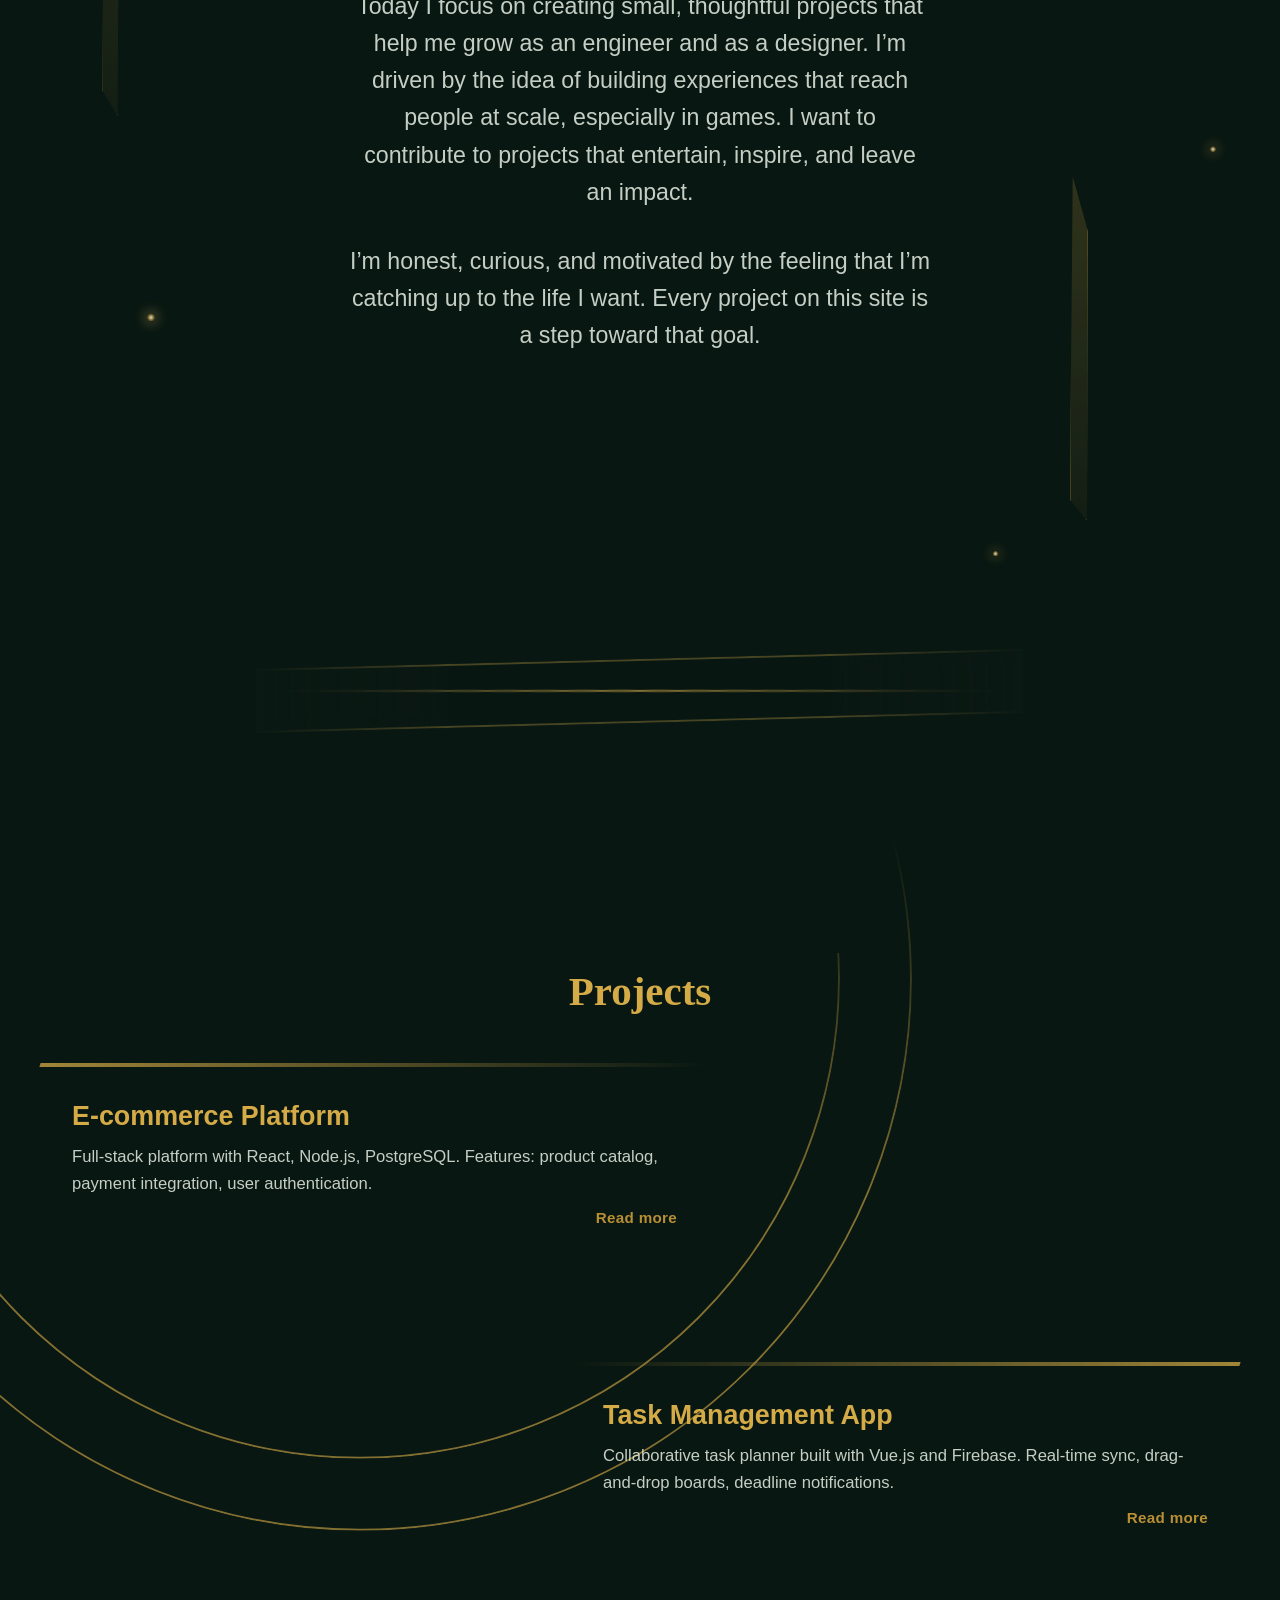
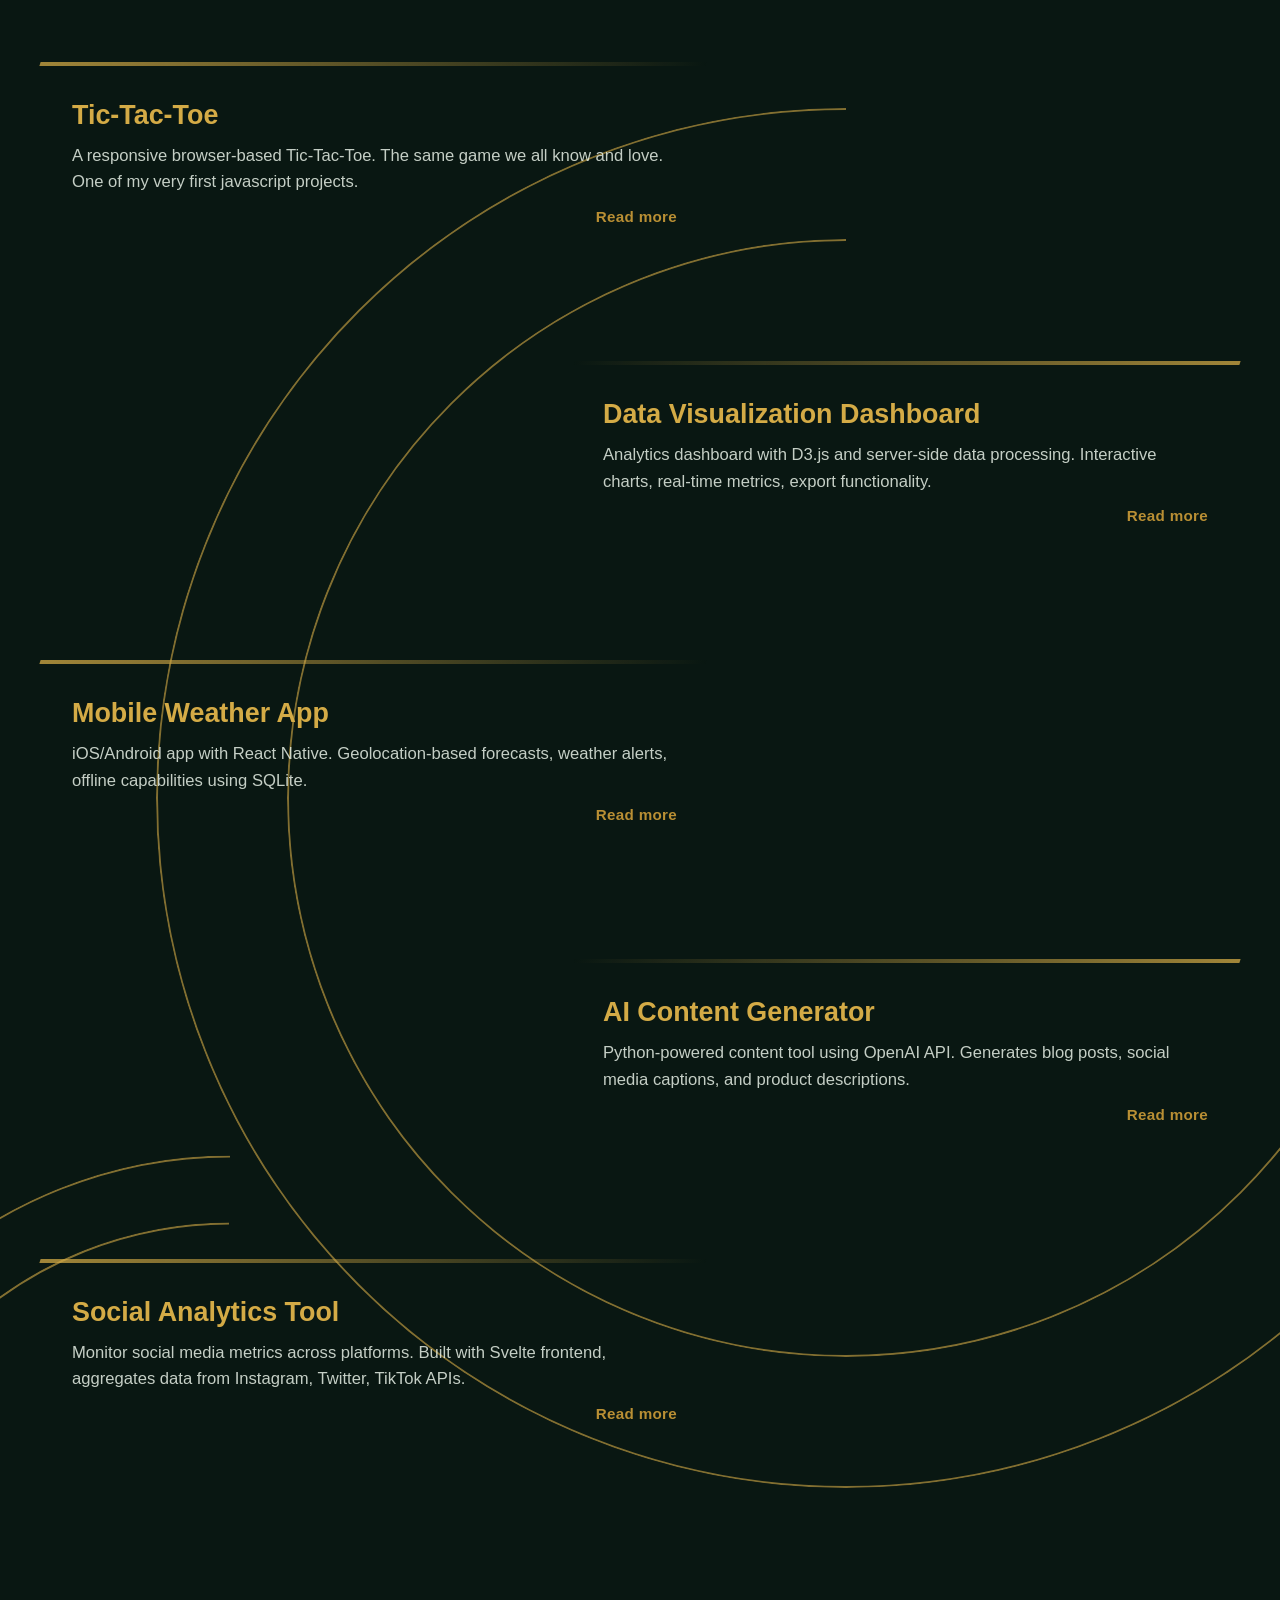
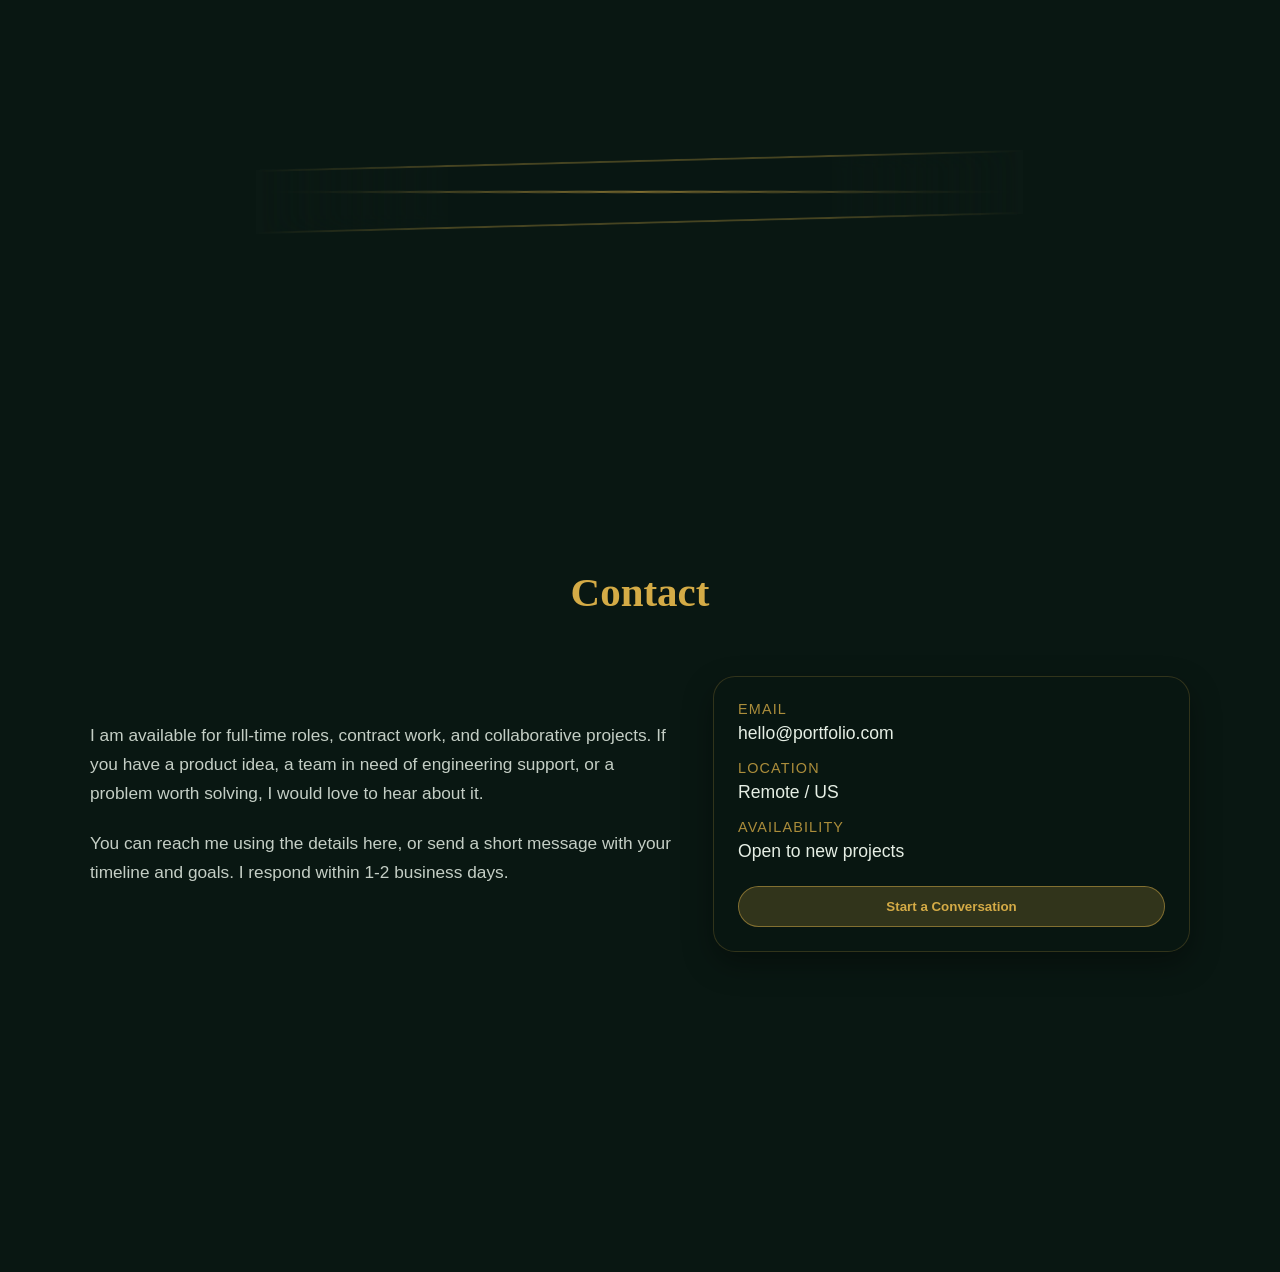
==== commit 4a8b4456: "revert" ====
--- a/index.html
+++ b/index.html
@@ -3,7 +3,7 @@
 <head>
   <meta charset="UTF-8">
   <meta name="viewport" content="width=device-width, initial-scale=1.0">
-  <title>Portfolio — Placeholder</title>
+  <title>Patrick Tewell</title>
   <link rel="stylesheet" href="assets/css/index.css">
 </head>
 <body>
@@ -11,7 +11,7 @@
   <div class="soft-bg"></div>
 
   <header class="site-header">
-    <div class="logo"><img src="assets/media/PT Logo.png" alt="PT Logo"></div>
+    <div class="logo"><img src="assets/media/pt-logo.png" alt="PT Logo"></div>
     <nav class="nav">
       <a href="#home">Home</a>
       <a href="#projects">Projects</a>
@@ -40,9 +40,9 @@
           <h3>Consectetur Adipiscing</h3>
           <p>Ut enim ad minim veniam quis nostrud exercitation ullamco. Duis aute irure dolor in reprehenderit voluptate velit esse.</p>
         </div>
-        <a class="card card-link card-previewed" href="projects/Tic-Tac-Toe/tictactoe.html">
+        <a class="card card-link card-previewed" href="http://patrick-tewell.github.io/tic-tac-toe">
           <div class="card-preview">
-            <iframe title="Tic-Tac-Toe preview" src="projects/Tic-Tac-Toe/tictactoe.html" loading="lazy"></iframe>
+            <iframe title="Tic-Tac-Toe preview" src="http://patrick-tewell.github.io/tic-tac-toe" loading="lazy"></iframe>
           </div>
         </a>
         <div class="card">
@@ -136,7 +136,7 @@
       <div class="project-content">
         <h3 class="project-title">Tic-Tac-Toe</h3>
         <p class="project-text">A responsive browser-based Tic-Tac-Toe. The same game we all know and love. One of my very first javascript projects.</p>
-        <a class="project-link" href="projects/Tic-Tac-Toe/tictactoe.html">Read more</a>
+        <a class="project-link" href="http://patrick-tewell.github.io/tic-tac-toe">Read more</a>
       </div>
     </div>
 
--- a/assets/css/index.css
+++ b/assets/css/index.css
@@ -363,30 +363,37 @@
 
 .card:nth-child(1) {
   transform: rotateY(0deg) translateZ(var(--card-radius));
+  border-width: 1px;
 }
 
 .card:nth-child(2) {
   transform: rotateY(51.43deg) translateZ(var(--card-radius));
+  border-width: 2px;
 }
 
 .card:nth-child(3) {
   transform: rotateY(102.86deg) translateZ(var(--card-radius));
+  border-width: 3px;
 }
 
 .card:nth-child(4) {
   transform: rotateY(154.29deg) translateZ(var(--card-radius));
+  border-width: 2px;
 }
 
 .card:nth-child(5) {
   transform: rotateY(205.71deg) translateZ(var(--card-radius));
+  border-width: 1px;
 }
 
 .card:nth-child(6) {
   transform: rotateY(257.14deg) translateZ(var(--card-radius));
+  border-width: 3px;
 }
 
 .card:nth-child(7) {
   transform: rotateY(308.57deg) translateZ(var(--card-radius));
+  border-width: 2px;
 }
 
 .card.orbit-back {
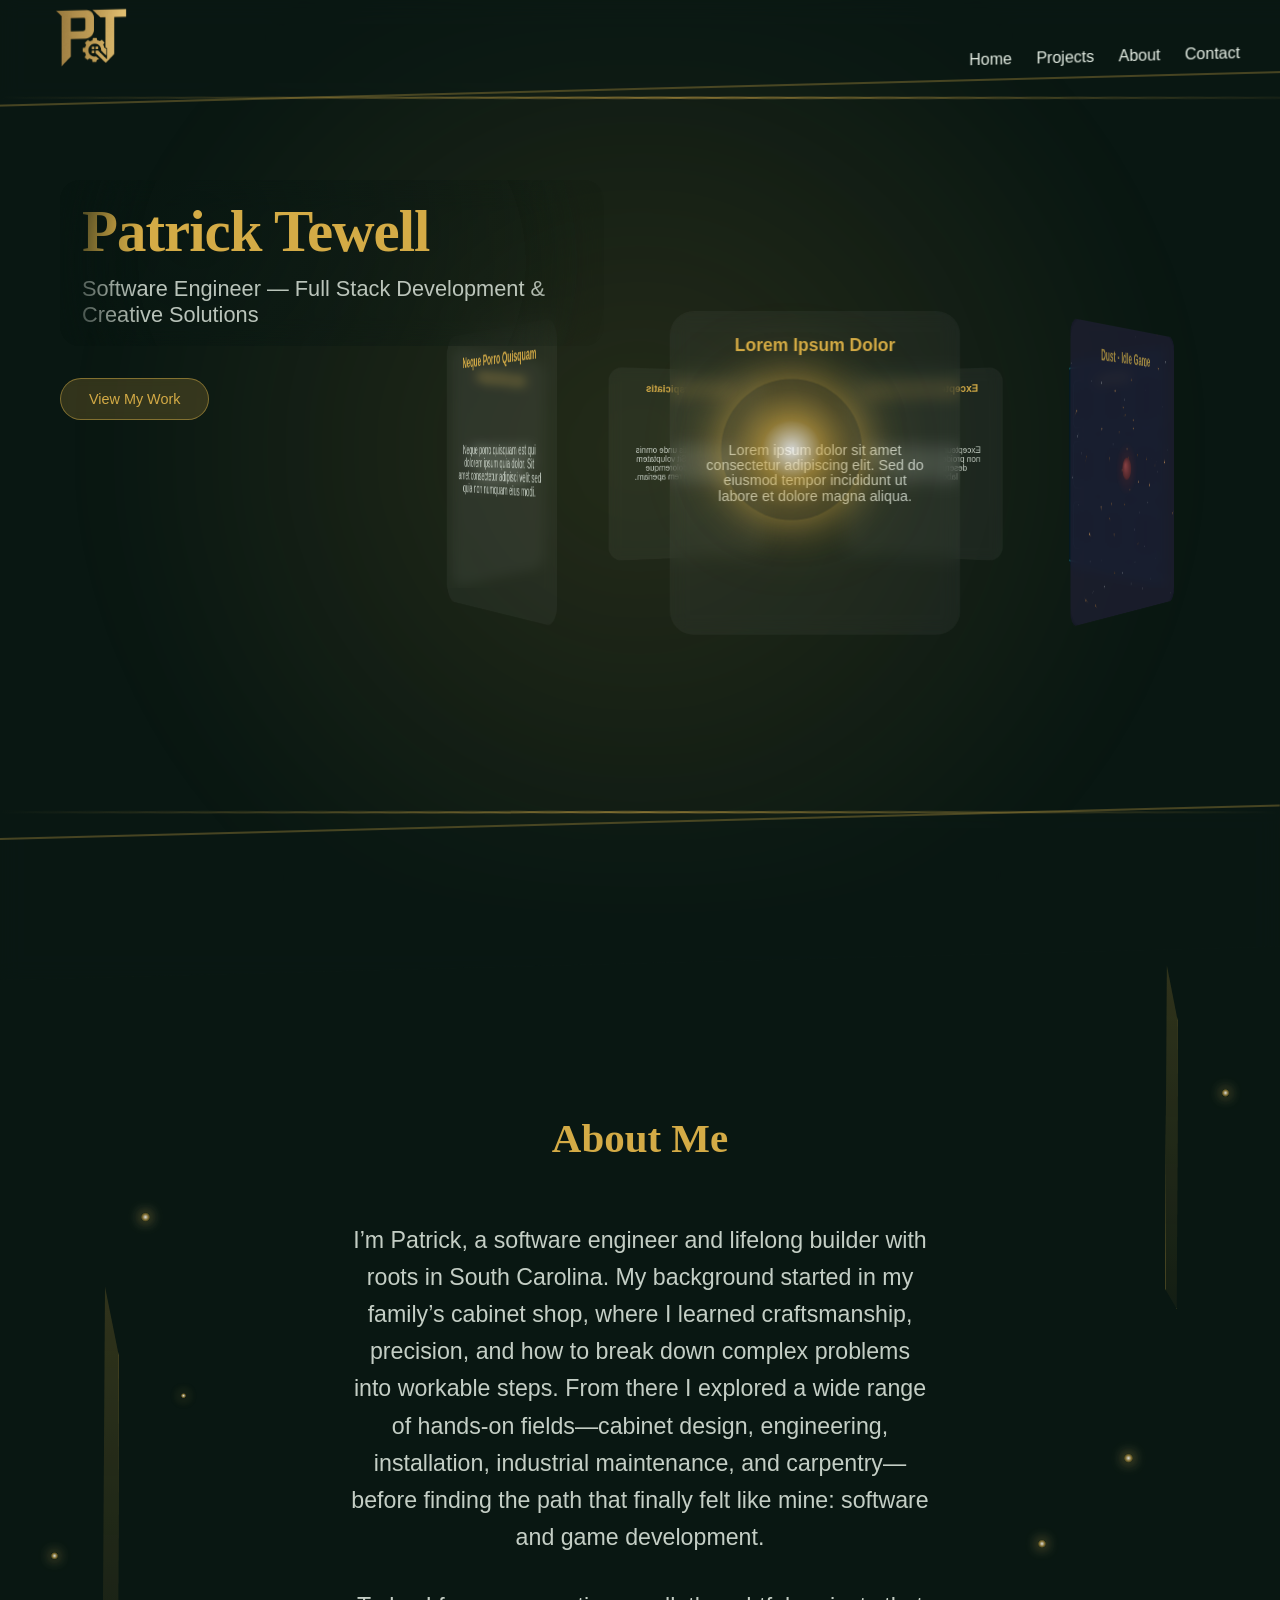
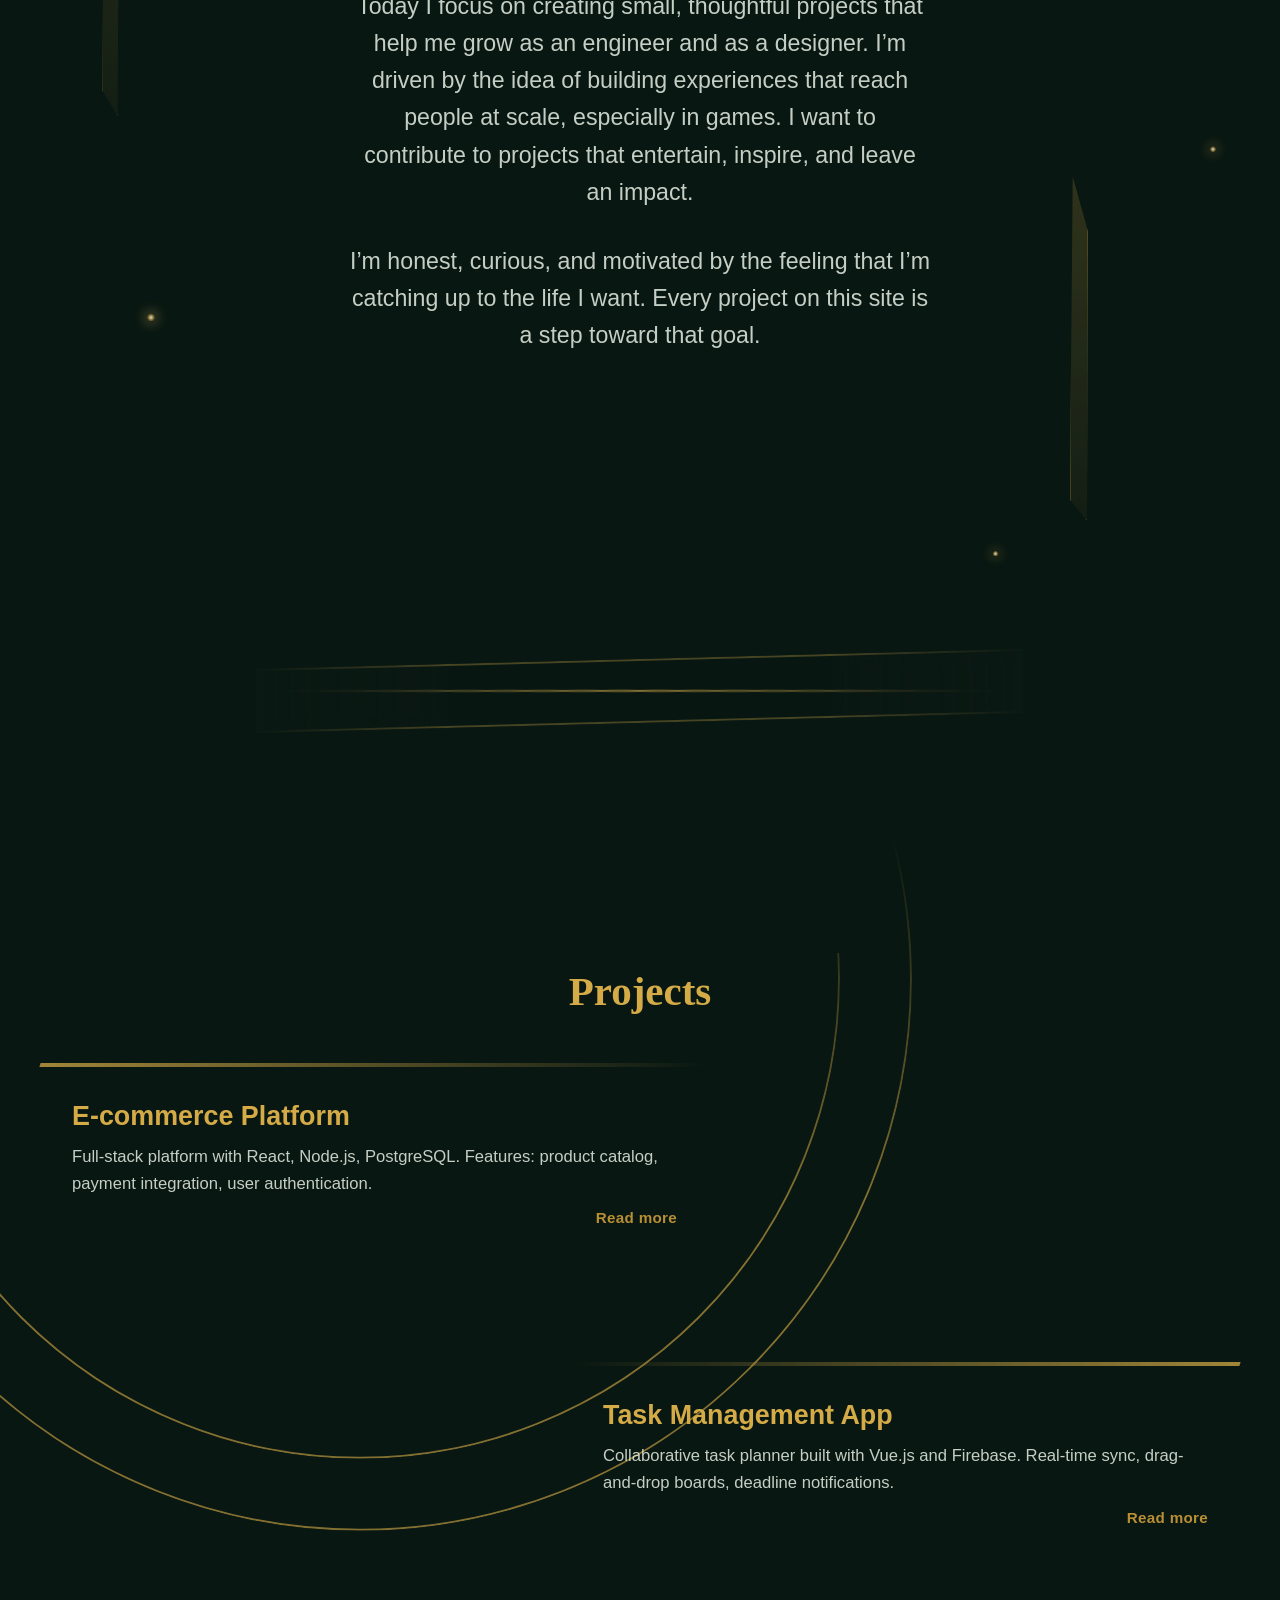
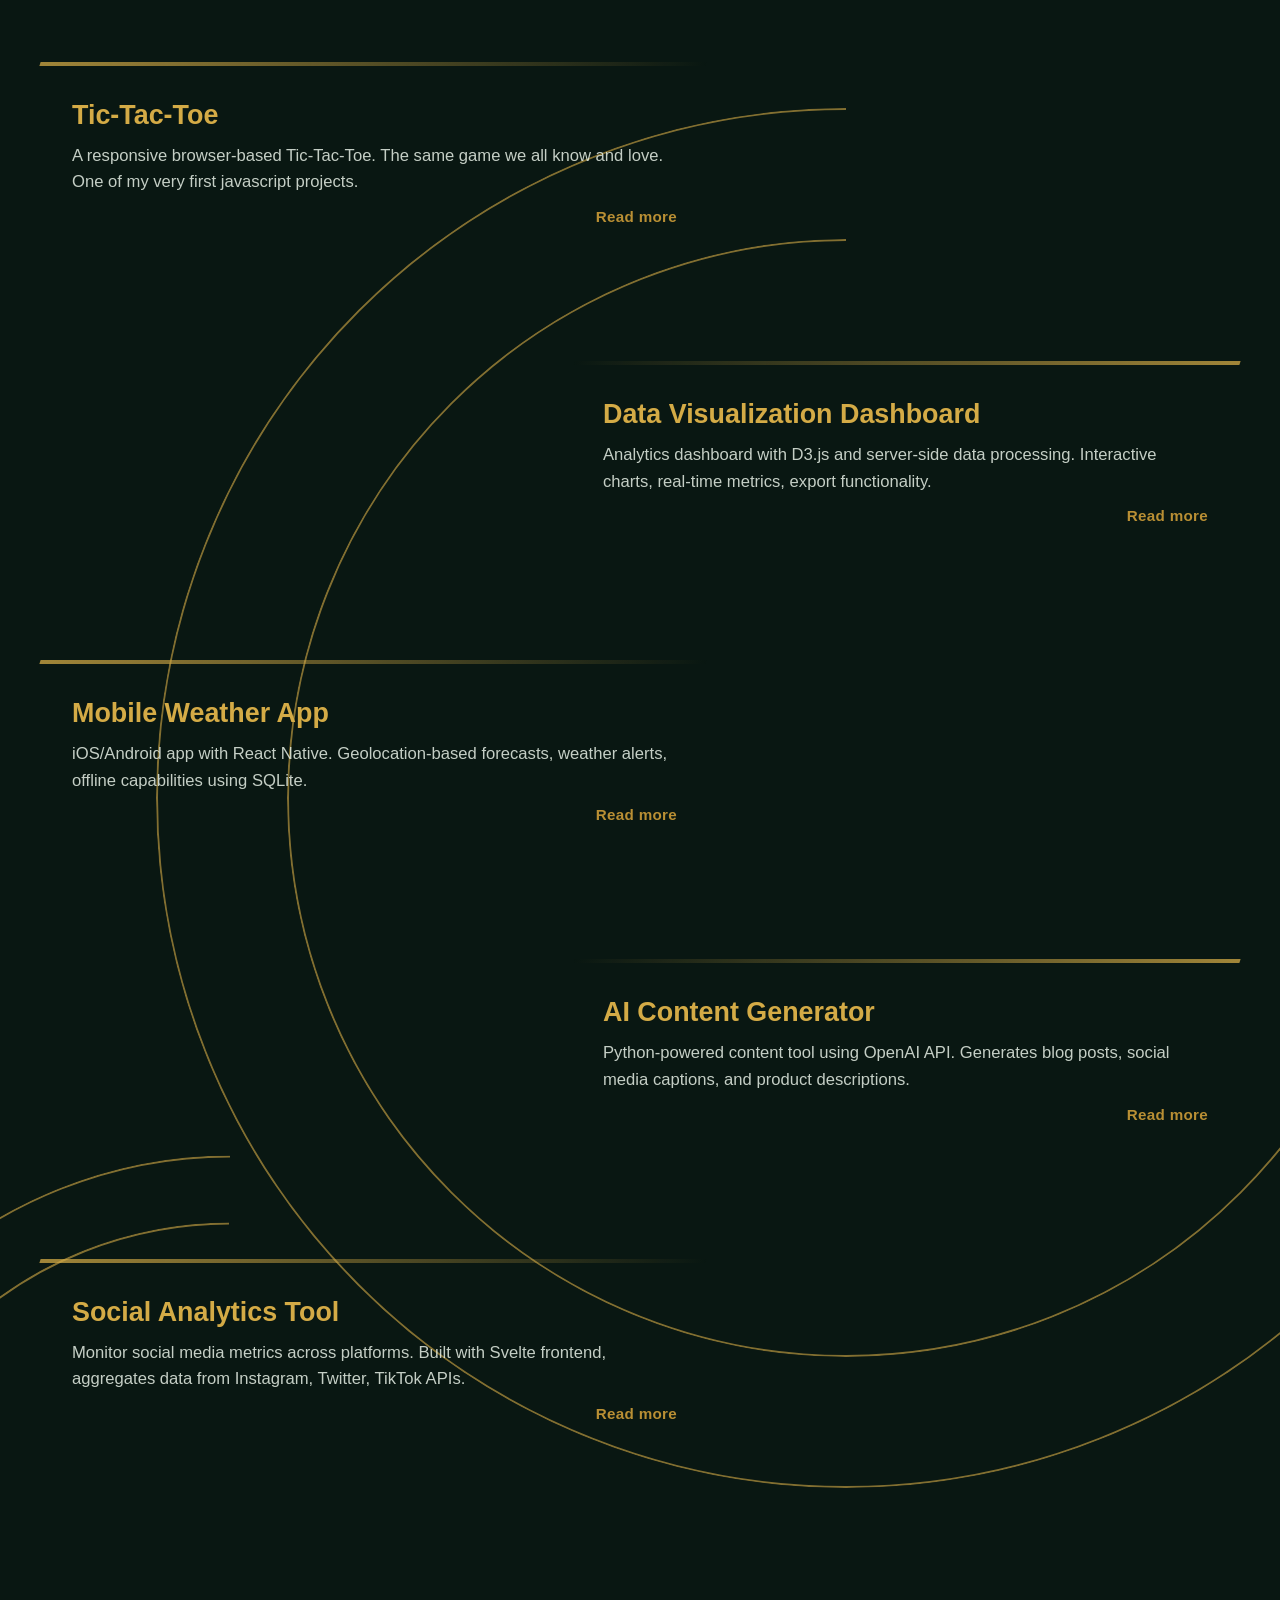
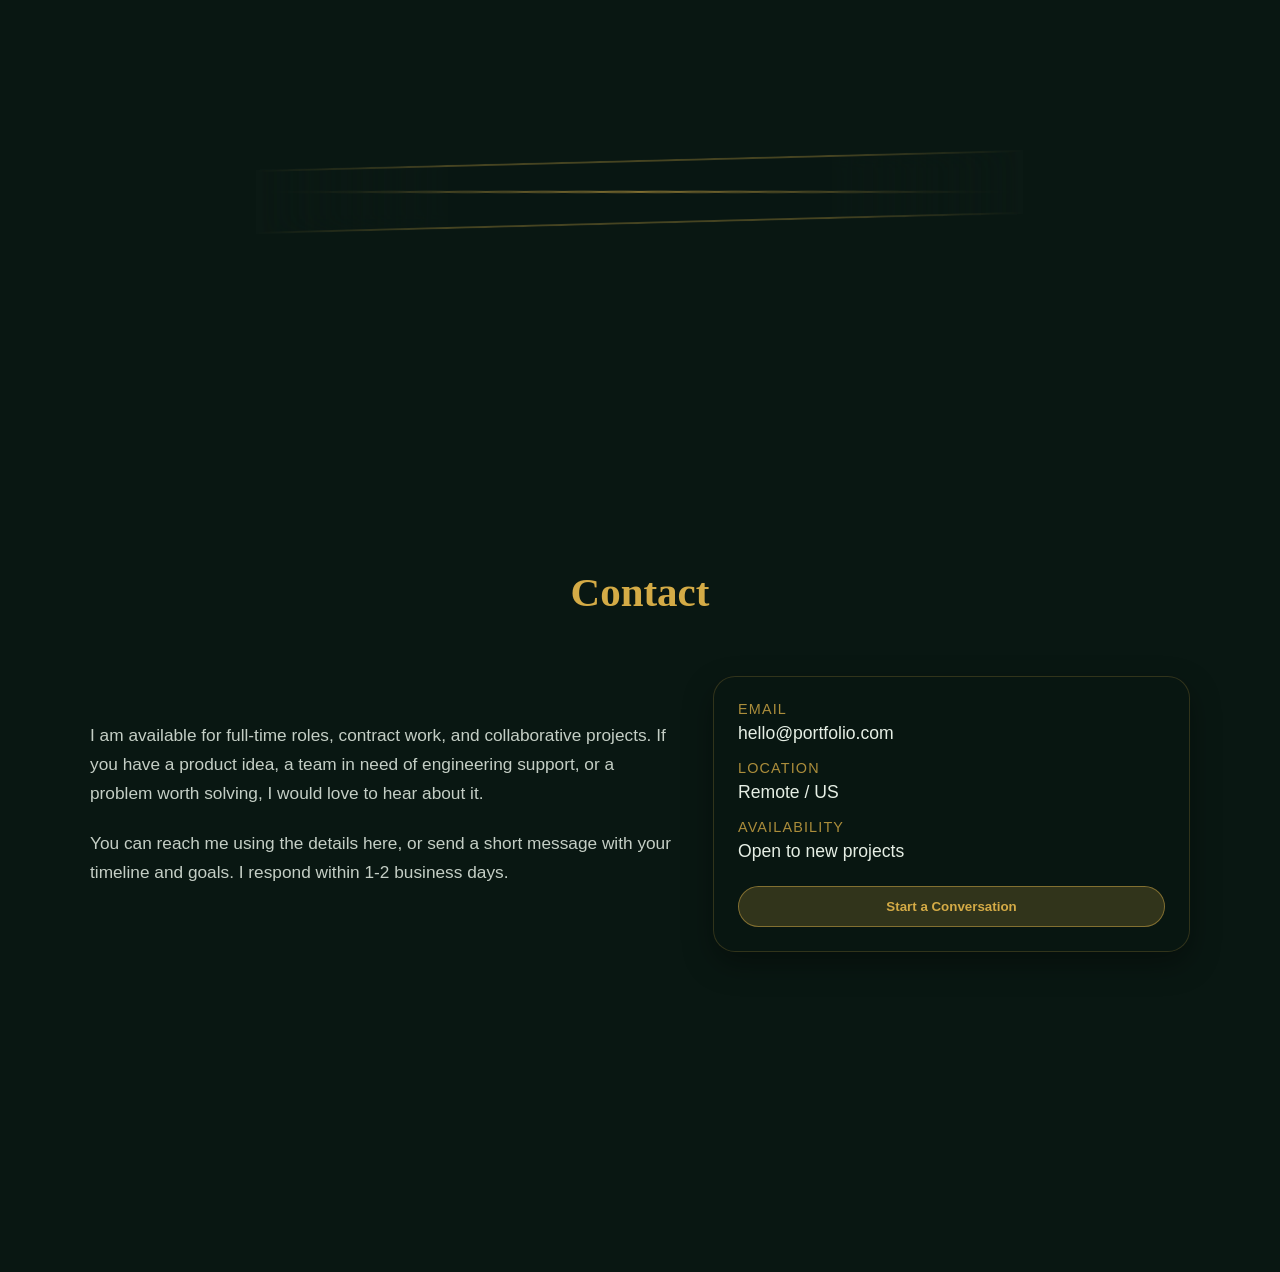
==== commit 16175fb6: "remove themes, updates cards" ====
--- a/index.html
+++ b/index.html
@@ -1,5 +1,5 @@
 <!DOCTYPE html>
-<html lang="en" data-theme="forest">
+<html lang="en">
 <head>
   <meta charset="UTF-8">
   <meta name="viewport" content="width=device-width, initial-scale=1.0">
@@ -36,13 +36,16 @@
           <h3>Lorem Ipsum Dolor</h3>
           <p>Lorem ipsum dolor sit amet consectetur adipiscing elit. Sed do eiusmod tempor incididunt ut labore et dolore magna aliqua.</p>
         </div>
-        <div class="card">
-          <h3>Consectetur Adipiscing</h3>
-          <p>Ut enim ad minim veniam quis nostrud exercitation ullamco. Duis aute irure dolor in reprehenderit voluptate velit esse.</p>
-        </div>
+        <a class="card card-link card-previewed" href="http://patrick-tewell.github.io/dust">
+          <div class="card-preview">
+            <h3>Dust - Idle Game</h3>
+            <img src="assets/media/dust-preview.png" alt="Dust Preview">
+          </div>
+        </a>
         <a class="card card-link card-previewed" href="http://patrick-tewell.github.io/tic-tac-toe">
           <div class="card-preview">
-            <iframe title="Tic-Tac-Toe preview" src="http://patrick-tewell.github.io/tic-tac-toe" loading="lazy"></iframe>
+            <h3>Tic Tac Toe</h3>
+            <img src="assets/media/ttt-preview.png" alt="Tic Tac Toe Preview">
           </div>
         </a>
         <div class="card">
--- a/assets/css/index.css
+++ b/assets/css/index.css
@@ -1,4 +1,3 @@
-/* Global */
 body {
   margin: 0;
   padding: 0;
@@ -10,38 +9,6 @@
 
 :root {
   --feature-size: clamp(432px, 39.6vw, 718px);
-  --font-sans: "Inter", sans-serif;
-  --font-display: "Inter", sans-serif;
-  --bg-rgb: 15, 15, 15;
-  --color-bg: #0f0f0f;
-  --color-text: #e6e6e6;
-  --color-text-muted: rgba(230, 230, 230, 0.85);
-  --accent-rgb: 255, 120, 40;
-  --color-accent: #ff7a2f;
-  --color-accent-dim: #e26524;
-  --color-accent-contrast: #ffffff;
-  --color-accent-soft: rgba(var(--accent-rgb), 0.2);
-  --color-accent-soft-strong: rgba(var(--accent-rgb), 0.3);
-  --color-accent-border: rgba(var(--accent-rgb), 0.5);
-  --color-accent-border-strong: rgba(var(--accent-rgb), 0.8);
-  --color-accent-glow: rgba(var(--accent-rgb), 0.5);
-  --color-accent-outline: rgba(var(--accent-rgb), 0.7);
-  --color-accent-label: rgba(var(--accent-rgb), 0.8);
-  --color-accent-surface: rgba(var(--accent-rgb), 0.15);
-  --color-surface: rgba(255, 255, 255, 0.03);
-  --color-surface-strong: rgba(var(--bg-rgb), 0.35);
-  --color-surface-deep: rgba(var(--bg-rgb), 0.4);
-  --color-surface-border: rgba(var(--accent-rgb), 0.2);
-  --color-divider-border: rgba(var(--accent-rgb), 0.3);
-  --color-divider-line: rgba(var(--accent-rgb), 0.6);
-  --soft-bg-gradient: radial-gradient(circle at center, rgba(var(--accent-rgb), 0.12), transparent 70%);
-  --hero-text-gradient: radial-gradient(circle at 25% 30%, rgba(var(--bg-rgb), 0.5445), rgba(var(--bg-rgb), 0.3025) 55%, rgba(var(--bg-rgb), 0.1452) 80%, rgba(var(--bg-rgb), 0.0242) 100%);
-  --shadow-card: 0 0 30px rgba(var(--accent-rgb), 0.5);
-  --shadow-panel: 0 12px 30px rgba(0, 0, 0, 0.35);
-  --shadow-hero: 0 10px 26px rgba(0, 0, 0, 0.35), 0 0 40px rgba(var(--accent-rgb), 0.08);
-}
-
-:root[data-theme="forest"] {
   --font-sans: "Segoe UI", "Tahoma", sans-serif;
   --font-display: "Garamond", "Times New Roman", serif;
   --bg-rgb: 9, 23, 18;
@@ -52,33 +19,27 @@
   --color-accent: #d4ab46;
   --color-accent-dim: #b98f34;
   --color-accent-contrast: #ffffff;
+  --color-accent-soft: rgba(var(--accent-rgb), 0.2);
+  --color-accent-soft-strong: rgba(var(--accent-rgb), 0.3);
+  --color-accent-border: rgba(var(--accent-rgb), 0.5);
+  --color-accent-border-strong: rgba(var(--accent-rgb), 0.8);
+  --color-accent-glow: rgba(var(--accent-rgb), 0.5);
+  --color-accent-outline: rgba(var(--accent-rgb), 0.7);
+  --color-accent-label: rgba(var(--accent-rgb), 0.8);
+  --color-accent-surface: rgba(var(--accent-rgb), 0.15);
   --color-surface: rgba(255, 255, 255, 0.04);
   --color-surface-strong: rgba(var(--bg-rgb), 0.45);
   --color-surface-deep: rgba(var(--bg-rgb), 0.5);
+  --color-surface-border: rgba(var(--accent-rgb), 0.2);
+  --color-divider-border: rgba(var(--accent-rgb), 0.3);
+  --color-divider-line: rgba(var(--accent-rgb), 0.6);
   --soft-bg-gradient: radial-gradient(circle at center, rgba(var(--accent-rgb), 0.14), transparent 70%);
-}
-
-:root[data-theme="neutral"] {
-  --font-sans: "Verdana", "Segoe UI", sans-serif;
-  --font-display: "Trebuchet MS", "Segoe UI", sans-serif;
-  --bg-rgb: 245, 245, 244;
-  --color-bg: #f5f5f4;
-  --color-text: #1f2328;
-  --color-text-muted: rgba(31, 35, 40, 0.72);
-  --accent-rgb: 59, 75, 92;
-  --color-accent: #3b4b5c;
-  --color-accent-dim: #2f3d4c;
-  --color-accent-contrast: #0b0c0d;
-  --color-surface: rgba(0, 0, 0, 0.04);
-  --color-surface-strong: rgba(0, 0, 0, 0.06);
-  --color-surface-deep: rgba(0, 0, 0, 0.08);
-  --soft-bg-gradient: radial-gradient(circle at center, rgba(var(--accent-rgb), 0.12), transparent 70%);
-  --hero-text-gradient: radial-gradient(circle at 25% 30%, rgba(0, 0, 0, 0.0968), rgba(0, 0, 0, 0.0726) 55%, rgba(0, 0, 0, 0.0363) 80%, rgba(0, 0, 0, 0.0121) 100%);
-  --shadow-panel: 0 12px 30px rgba(0, 0, 0, 0.12);
-  --shadow-hero: 0 10px 26px rgba(0, 0, 0, 0.14), 0 0 40px rgba(var(--accent-rgb), 0.08);
-}
-
-/* Soft background */
+  --hero-text-gradient: radial-gradient(circle at 25% 30%, rgba(var(--bg-rgb), 0.5445), rgba(var(--bg-rgb), 0.3025) 55%, rgba(var(--bg-rgb), 0.1452) 80%, rgba(var(--bg-rgb), 0.0242) 100%);
+  --shadow-card: 0 0 30px rgba(var(--accent-rgb), 0.5);
+  --shadow-panel: 0 12px 30px rgba(0, 0, 0, 0.35);
+  --shadow-hero: 0 10px 26px rgba(0, 0, 0, 0.35), 0 0 40px rgba(var(--accent-rgb), 0.08);
+}
+
 .soft-bg {
   position: fixed;
   top: 0;
@@ -91,7 +52,6 @@
   filter: blur(40px);
 }
 
-/* Header */
 .site-header {
   display: flex;
   justify-content: space-between;
@@ -342,23 +302,14 @@
 
 .card-preview {
   position: absolute;
-  inset: 1.44em;
+  inset: 0;
   border-radius: 1em;
   overflow: hidden;
   background: transparent;
   opacity: 0.75;
-}
-
-.card-preview iframe {
-  width: 143%;
-  height: 143%;
-  border: 0;
-  pointer-events: none;
-  position: absolute;
-  top: 50%;
-  left: 50%;
-  transform: translate(-50%, -50%) scale(0.7);
-  transform-origin: center;
+  display: flex;
+  justify-content: center;
+  align-items: center;
 }
 
 .card:nth-child(1) {
@@ -429,6 +380,12 @@
   font-size: 0.9em;
   opacity: 0.8;
   max-width: 90%;
+}
+
+.card img {
+  width: 100%;
+  height: 100%;
+  object-fit: cover;
 }
 
 /* About */
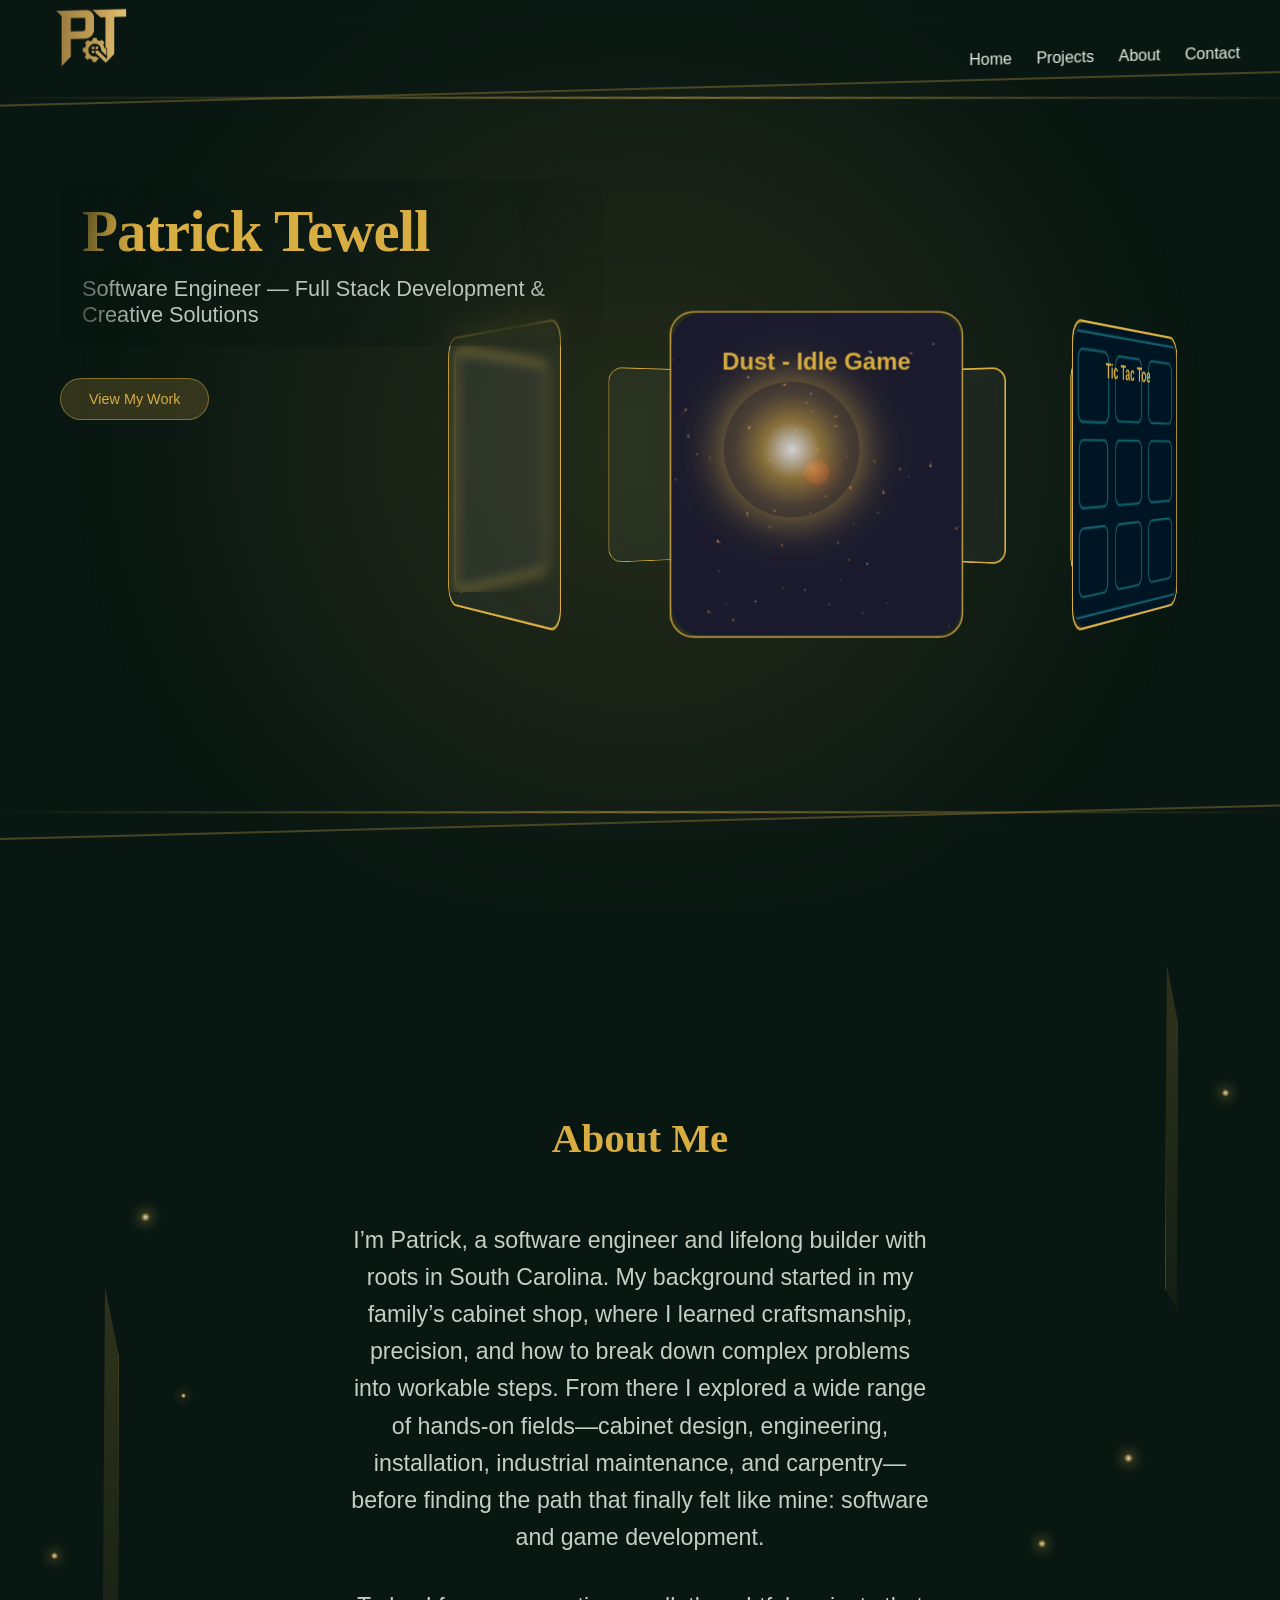
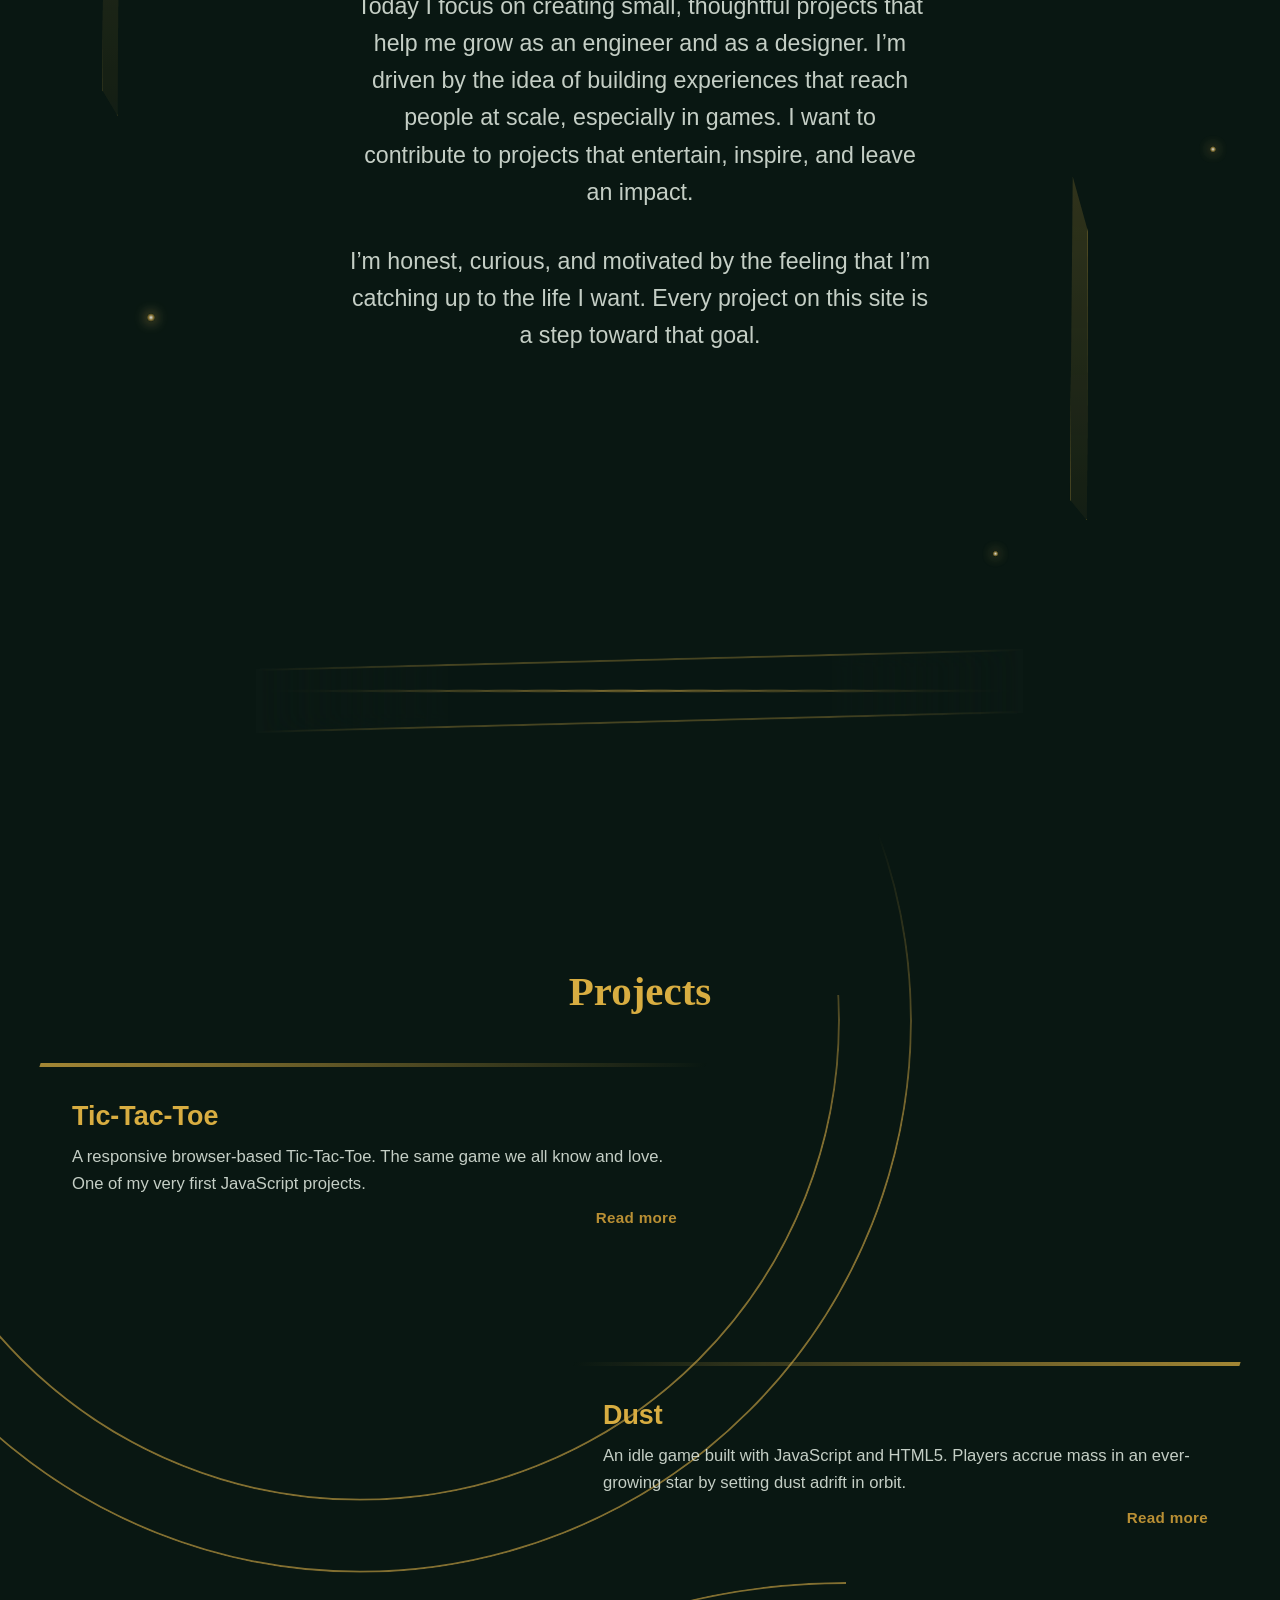
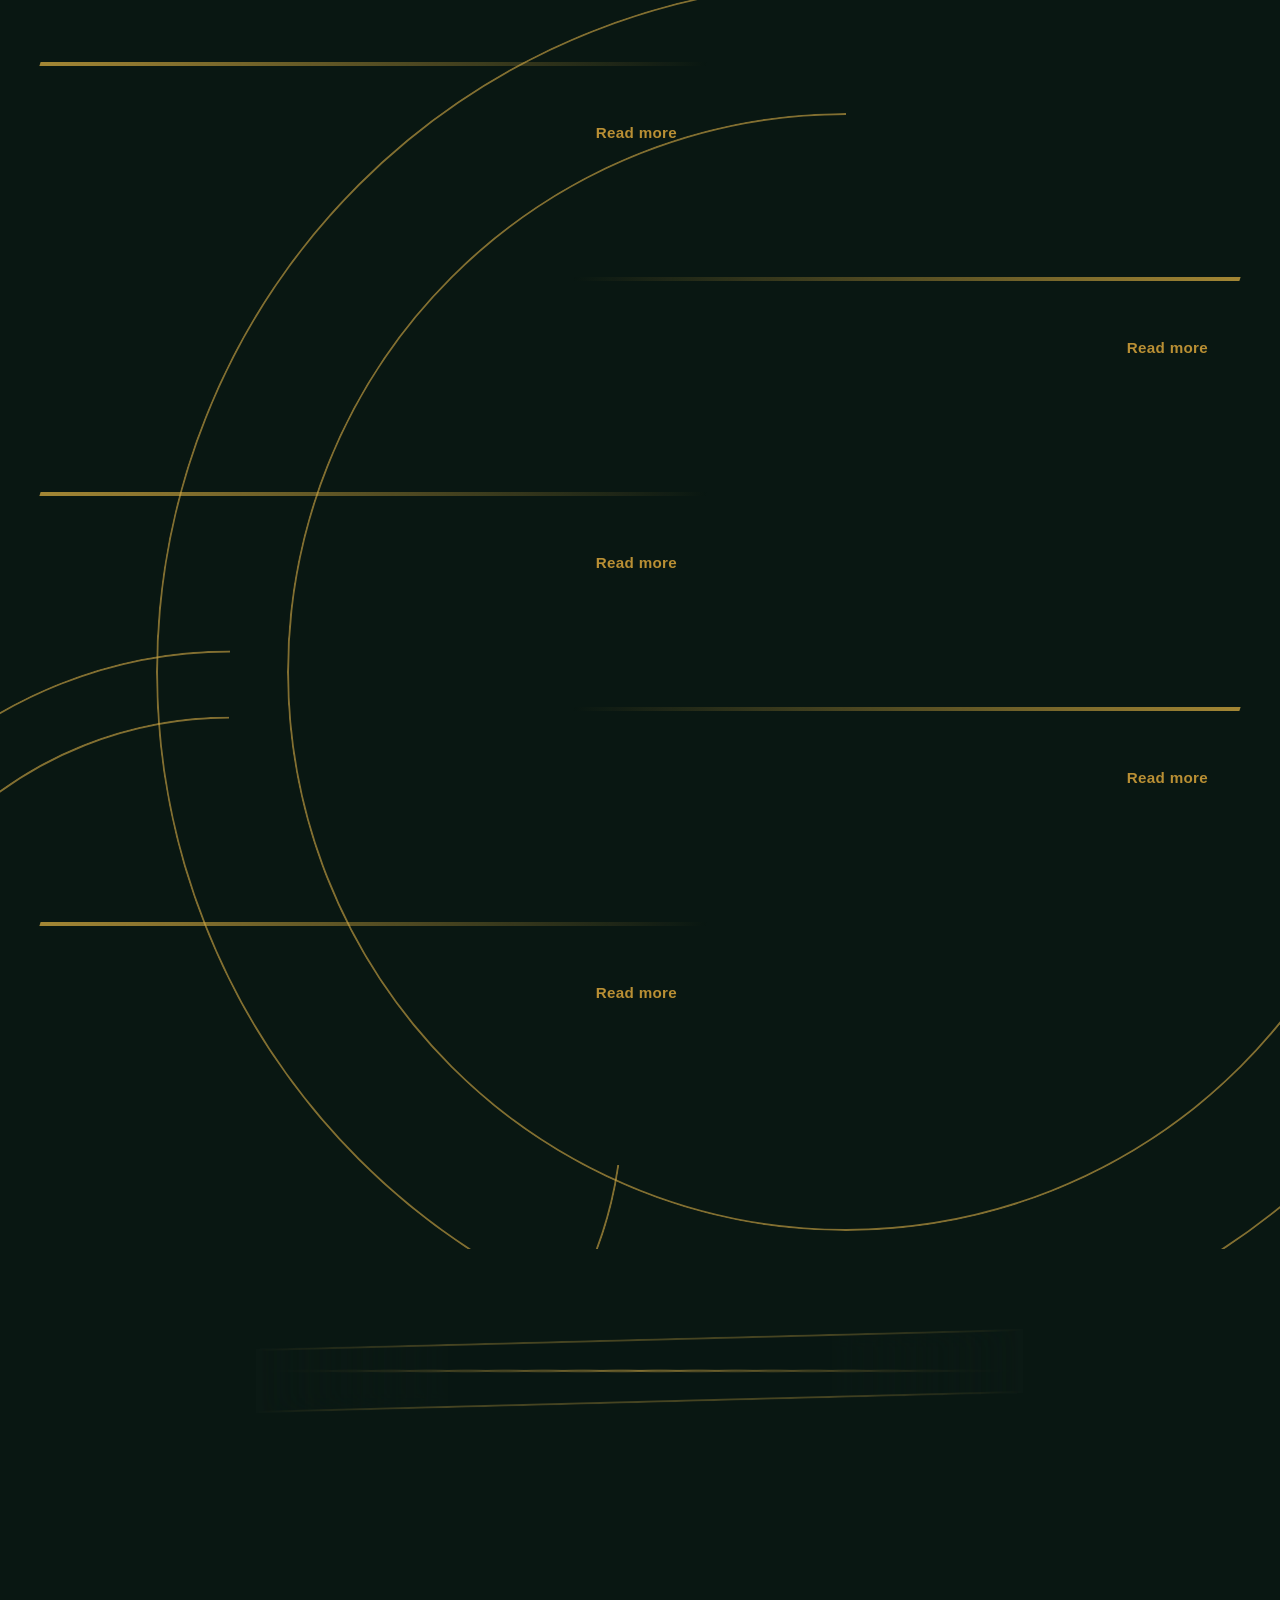
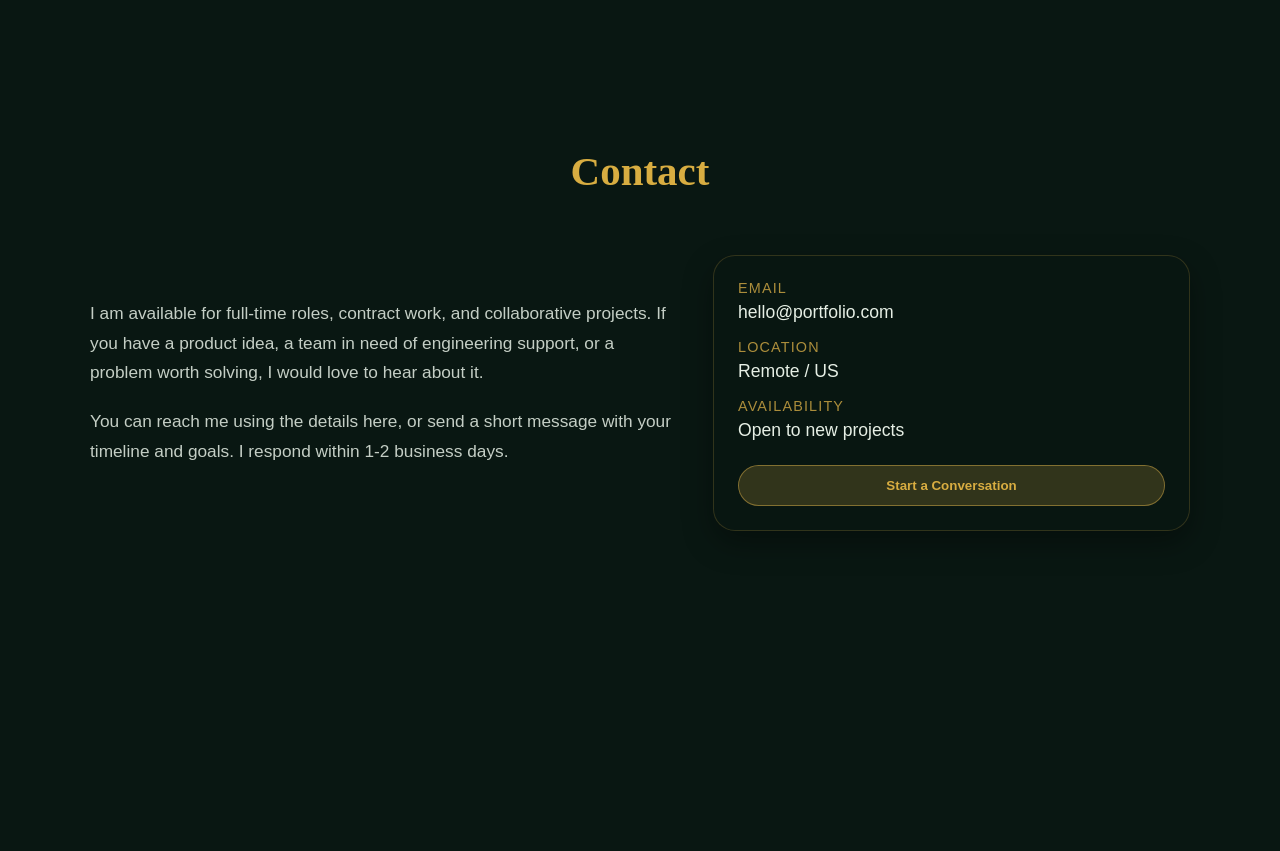
==== commit 6b96ef93: "remove card hover and drag effects - not user friendly enough -" ====
--- a/index.html
+++ b/index.html
@@ -4,7 +4,7 @@
   <meta charset="UTF-8">
   <meta name="viewport" content="width=device-width, initial-scale=1.0">
   <title>Patrick Tewell</title>
-  <link rel="stylesheet" href="assets/css/index.css">
+  <link rel="stylesheet" href="assets/index.css">
 </head>
 <body>
 
@@ -32,10 +32,6 @@
     <div class="card-container">
       <div class="orbit-sun" aria-hidden="true"></div>
       <div class="cards-orbit">
-        <div class="card">
-          <h3>Lorem Ipsum Dolor</h3>
-          <p>Lorem ipsum dolor sit amet consectetur adipiscing elit. Sed do eiusmod tempor incididunt ut labore et dolore magna aliqua.</p>
-        </div>
         <a class="card card-link card-previewed" href="http://patrick-tewell.github.io/dust">
           <div class="card-preview">
             <h3>Dust - Idle Game</h3>
@@ -49,20 +45,24 @@
           </div>
         </a>
         <div class="card">
-          <h3>Excepteur Sint Occaecat</h3>
-          <p>Excepteur sint occaecat cupidatat non proident sunt in culpa. Officia deserunt mollit anim id est laborum consectetur.</p>
-        </div>
-        <div class="card">
-          <h3>Sed Ut Perspiciatis</h3>
-          <p>Sed ut perspiciatis unde omnis iste natus error. Sit voluptatem accusantium doloremque laudantium totam rem aperiam.</p>
-        </div>
-        <div class="card">
-          <h3>Nemo Enim Ipsam</h3>
-          <p>Nemo enim ipsam voluptatem quia voluptas sit aspernatur. Aut odit aut fugit sed quia consequuntur magni dolores.</p>
-        </div>
-        <div class="card">
-          <h3>Neque Porro Quisquam</h3>
-          <p>Neque porro quisquam est qui dolorem ipsum quia dolor. Sit amet consectetur adipisci velit sed quia non numquam eius modi.</p>
+          <h3></h3>
+          <p></p>
+        </div>
+        <div class="card">
+          <h3></h3>
+          <p></p>
+        </div>
+        <div class="card">
+          <h3></h3>
+          <p></p>
+        </div>
+        <div class="card">
+          <h3></h3>
+          <p></p>
+        </div>
+        <div class="card">
+          <h3></h3>
+          <p></p>
         </div>
       </div>
     </div>
@@ -121,56 +121,56 @@
 
     <div class="project-row">
       <div class="project-content">
-        <h3 class="project-title">E-commerce Platform</h3>
-        <p class="project-text">Full-stack platform with React, Node.js, PostgreSQL. Features: product catalog, payment integration, user authentication.</p>
-        <a class="project-link" href="#">Read more</a>
-      </div>
-    </div>
-
-    <div class="project-row">
-      <div class="project-content">
-        <h3 class="project-title">Task Management App</h3>
-        <p class="project-text">Collaborative task planner built with Vue.js and Firebase. Real-time sync, drag-and-drop boards, deadline notifications.</p>
-        <a class="project-link" href="#">Read more</a>
-      </div>
-    </div>
-
-    <div class="project-row">
-      <div class="project-content">
         <h3 class="project-title">Tic-Tac-Toe</h3>
-        <p class="project-text">A responsive browser-based Tic-Tac-Toe. The same game we all know and love. One of my very first javascript projects.</p>
+        <p class="project-text">A responsive browser-based Tic-Tac-Toe. The same game we all know and love. One of my very first JavaScript projects.</p>
         <a class="project-link" href="http://patrick-tewell.github.io/tic-tac-toe">Read more</a>
       </div>
     </div>
 
     <div class="project-row">
       <div class="project-content">
-        <h3 class="project-title">Data Visualization Dashboard</h3>
-        <p class="project-text">Analytics dashboard with D3.js and server-side data processing. Interactive charts, real-time metrics, export functionality.</p>
-        <a class="project-link" href="#">Read more</a>
-      </div>
-    </div>
-
-    <div class="project-row">
-      <div class="project-content">
-        <h3 class="project-title">Mobile Weather App</h3>
-        <p class="project-text">iOS/Android app with React Native. Geolocation-based forecasts, weather alerts, offline capabilities using SQLite.</p>
-        <a class="project-link" href="#">Read more</a>
-      </div>
-    </div>
-
-    <div class="project-row">
-      <div class="project-content">
-        <h3 class="project-title">AI Content Generator</h3>
-        <p class="project-text">Python-powered content tool using OpenAI API. Generates blog posts, social media captions, and product descriptions.</p>
-        <a class="project-link" href="#">Read more</a>
-      </div>
-    </div>
-
-    <div class="project-row">
-      <div class="project-content">
-        <h3 class="project-title">Social Analytics Tool</h3>
-        <p class="project-text">Monitor social media metrics across platforms. Built with Svelte frontend, aggregates data from Instagram, Twitter, TikTok APIs.</p>
+        <h3 class="project-title">Dust</h3>
+        <p class="project-text">An idle game built with JavaScript and HTML5. Players accrue mass in an ever-growing star by setting dust adrift in orbit.</p>
+        <a class="project-link" href="http://patrick-tewell.github.io/dust">Read more</a>
+      </div>
+    </div>
+
+    <div class="project-row">
+      <div class="project-content">
+        <h3 class="project-title"></h3>
+        <p class="project-text"></p>
+        <a class="project-link" href="#">Read more</a>
+      </div>
+    </div>
+
+    <div class="project-row">
+      <div class="project-content">
+        <h3 class="project-title"></h3>
+        <p class="project-text"></p>
+        <a class="project-link" href="#">Read more</a>
+      </div>
+    </div>
+
+    <div class="project-row">
+      <div class="project-content">
+        <h3 class="project-title"></h3>
+        <p class="project-text"></p>
+        <a class="project-link" href="#">Read more</a>
+      </div>
+    </div>
+
+    <div class="project-row">
+      <div class="project-content">
+        <h3 class="project-title"></h3>
+        <p class="project-text"></p>
+        <a class="project-link" href="#">Read more</a>
+      </div>
+    </div>
+
+    <div class="project-row">
+      <div class="project-content">
+        <h3 class="project-title"></h3>
+        <p class="project-text"></p>
         <a class="project-link" href="#">Read more</a>
       </div>
     </div>
@@ -209,6 +209,6 @@
   <footer class="site-footer">
   </footer>
 
-  <script src="assets/javascript/index.js"></script>
+  <script src="assets/index.js"></script>
 </body>
 </html>
--- a/assets/index.css
+++ b/assets/index.css
@@ -0,0 +1,955 @@
+body {
+  margin: 0;
+  padding: 0;
+  background: var(--color-bg);
+  color: var(--color-text);
+  font-family: var(--font-sans);
+  overflow-x: hidden;
+}
+
+:root {
+  --feature-size: clamp(432px, 39.6vw, 718px);
+  --font-sans: "Segoe UI", "Tahoma", sans-serif;
+  --font-display: "Garamond", "Times New Roman", serif;
+  --bg-rgb: 9, 23, 18;
+  --color-bg: #091712;
+  --color-text: #e6efe5;
+  --color-text-muted: rgba(230, 239, 229, 0.86);
+  --accent-rgb: 212, 171, 70;
+  --color-accent: #d8ad41;
+  --color-accent-dim: #b98f34;
+  --color-accent-contrast: #ffffff;
+  --color-accent-soft: rgba(var(--accent-rgb), 0.2);
+  --color-accent-soft-strong: rgba(var(--accent-rgb), 0.3);
+  --color-accent-border: rgba(var(--accent-rgb), 0.5);
+  --color-accent-border-strong: rgba(var(--accent-rgb), 0.8);
+  --color-accent-glow: rgba(var(--accent-rgb), 0.5);
+  --color-accent-outline: rgba(var(--accent-rgb), 0.7);
+  --color-accent-label: rgba(var(--accent-rgb), 0.8);
+  --color-accent-surface: rgba(var(--accent-rgb), 0.15);
+  --color-surface: rgba(255, 255, 255, 0.04);
+  --color-surface-strong: rgba(var(--bg-rgb), 0.45);
+  --color-surface-deep: rgba(var(--bg-rgb), 0.5);
+  --color-surface-border: rgba(var(--accent-rgb), 0.2);
+  --color-divider-border: rgba(var(--accent-rgb), 0.3);
+  --color-divider-line: rgba(var(--accent-rgb), 0.6);
+  --soft-bg-gradient: radial-gradient(circle at center, rgba(var(--accent-rgb), 0.14), transparent 70%);
+  --hero-text-gradient: radial-gradient(circle at 25% 30%, rgba(var(--bg-rgb), 0.5445), rgba(var(--bg-rgb), 0.3025) 55%, rgba(var(--bg-rgb), 0.1452) 80%, rgba(var(--bg-rgb), 0.0242) 100%);
+  --shadow-card: 0 0 30px rgba(var(--accent-rgb), 0.5);
+  --shadow-panel: 0 12px 30px rgba(0, 0, 0, 0.35);
+  --shadow-hero: 0 10px 26px rgba(0, 0, 0, 0.35), 0 0 40px rgba(var(--accent-rgb), 0.08);
+}
+
+.soft-bg {
+  position: fixed;
+  top: 0;
+  left: 0;
+  width: 100%;
+  height: 100%;
+  background: var(--soft-bg-gradient);
+  pointer-events: none;
+  z-index: -1;
+  filter: blur(40px);
+}
+
+.site-header {
+  display: flex;
+  justify-content: space-between;
+  align-items: flex-end;
+  padding: 15px 40px 10px 40px;
+  position: fixed;
+  width: 100%;
+  top: -60px;
+  background: var(--color-surface-deep);
+  backdrop-filter: blur(10px);
+  border-bottom: 2px solid var(--color-divider-border);
+  transform: skewY(-1.5deg);
+  transform-origin: top right;
+  z-index: 100;
+  transition: transform 0.3s ease, opacity 0.3s ease;
+}
+
+.site-header::after {
+  content: '';
+  position: absolute;
+  bottom: -12px;
+  left: 0;
+  width: 100%;
+  height: 2px;
+  background: linear-gradient(90deg, transparent, var(--color-divider-line), transparent);
+  transform: skewY(1.5deg);
+}
+
+.site-header.hide {
+  transform: translateY(-100%) skewY(-1.5deg);
+  opacity: 0;
+}
+
+.logo img {
+  height: 100px;
+  width: auto;
+}
+
+.nav a {
+  margin-left: 20px;
+  text-decoration: none;
+  color: var(--color-text);
+  font-weight: 300;
+  transition: color 0.3s ease;
+}
+
+.nav {
+  position: relative;
+  z-index: 1;
+  margin-right: 80px;
+  font-size: clamp(1rem, 1.2vw, 1.1rem);
+}
+
+.nav a:hover {
+  color: var(--color-accent);
+}
+
+/* Hero */
+.hero {
+  height: 100vh;
+  display: flex;
+  flex-direction: column;
+  justify-content: flex-start;
+  padding-left: 60px;
+  padding-top: 180px;
+  position: relative;
+  z-index: 3;
+  pointer-events: none;
+}
+
+.hero-text {
+  align-self: flex-start;
+  padding: 18px 22px;
+  background: var(--hero-text-gradient);
+  backdrop-filter: blur(14px);
+  border-radius: 20px;
+  box-shadow: var(--shadow-hero);
+  -webkit-mask-image: radial-gradient(circle, rgba(0, 0, 0, 1) 68%, rgba(0, 0, 0, 0.8) 78%, rgba(0, 0, 0, 0.35) 90%, rgba(0, 0, 0, 0) 100%);
+  mask-image: radial-gradient(circle, rgba(0, 0, 0, 1) 68%, rgba(0, 0, 0, 0.8) 78%, rgba(0, 0, 0, 0.35) 90%, rgba(0, 0, 0, 0) 100%);
+  pointer-events: auto;
+}
+
+.hero-title {
+  font-size: clamp(3.2rem, 4.6vw, 5rem);
+  margin: 0;
+  color: var(--color-accent);
+  font-family: var(--font-display);
+  font-weight: 700;
+  letter-spacing: -1px;
+}
+
+.hero-subtitle {
+  font-size: clamp(1.1rem, 1.7vw, 1.5rem);
+  max-width: 500px;
+  opacity: 0.8;
+  margin-top: 10px;
+  margin-bottom: 0;
+}
+
+.cta {
+  margin-top: 32px;
+  padding: 12px 28px;
+  background: var(--color-accent-soft);
+  border: 1.5px solid var(--color-accent-border);
+  border-radius: 30px;
+  color: var(--color-accent);
+  font-weight: 500;
+  font-size: clamp(0.9rem, 1.1vw, 1rem);
+  cursor: pointer;
+  transition: all 0.3s ease;
+  backdrop-filter: blur(4px);
+  width: fit-content;
+  pointer-events: auto;
+}
+
+.cta:hover {
+  background: var(--color-accent-soft-strong);
+  border-color: var(--color-accent-border-strong);
+  color: var(--color-accent-contrast);
+}
+
+/* Featured - Circular Cards */
+.featured {
+  position: absolute;
+  top: 50%;
+  left: 50%;
+  width: var(--feature-size);
+  height: var(--feature-size);
+  transform: translateY(-50%) translateX(-20%);
+  z-index: 2;
+}
+
+.card-container {
+  position: relative;
+  width: 100%;
+  height: 100%;
+  perspective: 1200px;
+  font-size: clamp(0.72rem, 0.825vw, 1rem);
+  --card-radius: clamp(21em, 26vw, 34.99em);
+}
+
+/* Prevent text highlighting in the interactive orbit UI */
+.featured,
+.card-container,
+.cards-orbit,
+.orbit-sun,
+.card,
+.card * {
+  -webkit-user-select: none;
+  -ms-user-select: none;
+  user-select: none;
+}
+
+/* Prevent text highlighting in the hero + nav as well */
+.site-header,
+.site-header *,
+.nav,
+.nav *,
+.hero,
+.hero * {
+  -webkit-user-select: none;
+  -ms-user-select: none;
+  user-select: none;
+}
+
+.orbit-sun {
+  position: absolute;
+  top: 50%;
+  left: 50%;
+  width: 12.24em;
+  height: 12.24em;
+  transform: translate(-50%, -50%) translateZ(-50px);
+  background: radial-gradient(circle, rgba(255, 255, 255, 0.8), rgba(var(--accent-rgb), 0.6) 30%, rgba(var(--accent-rgb), 0.2) 60%, transparent 85%);
+  border-radius: 50%;
+  box-shadow: 0 0 40px rgba(var(--accent-rgb), 0.6), 0 0 80px rgba(var(--accent-rgb), 0.3), inset 0 0 40px rgba(var(--accent-rgb), 0.2);
+  z-index: 1;
+}
+
+.orbit-sun:active {
+  cursor: grabbing;
+}
+
+.cards-orbit {
+  position: relative;
+  width: 100%;
+  height: 100%;
+  transform-style: preserve-3d;
+  animation: rotateWheel 30s linear infinite;
+}
+
+.cards-orbit.paused {
+  animation-play-state: paused;
+}
+
+.cards-orbit.manual-control {
+  animation: none !important;
+}
+
+@keyframes rotateWheel {
+  0% {
+    transform: rotateY(0deg) rotateX(-2deg);
+  }
+  25% {
+    transform: rotateY(90deg) rotateX(2deg);
+  }
+  50% {
+    transform: rotateY(180deg) rotateX(-2deg);
+  }
+  75% {
+    transform: rotateY(270deg) rotateX(2deg);
+  }
+  100% {
+    transform: rotateY(360deg) rotateX(-2deg);
+  }
+}
+
+.card {
+  position: absolute;
+  font-size: inherit;
+  width: 15.336em;
+  height: 17.496em;
+  background: var(--color-surface);
+  padding: 1.44em;
+
+  border-color: var(--color-accent);
+  border-style: solid;
+  border-width: 0.5px;
+
+  border-radius: 1.5em;
+  backdrop-filter: blur(6px);
+  transition: background 0.6s ease, filter 0.6s ease, scale 0.6s ease;
+  text-decoration: none;
+  color: inherit;
+  left: 50%;
+  top: 50%;
+  margin-left: calc(15.336em / -2);
+  margin-top: calc(17.496em / -2);
+  transform-style: preserve-3d;
+  cursor: pointer;
+  display: flex;
+  flex-direction: column;
+  justify-content: center;
+  align-items: center;
+  text-align: center;
+}
+
+.card-previewed {
+  padding: 1.44em;
+  justify-content: center;
+}
+
+.card-preview {
+  position: absolute;
+  inset: 0;
+  border-radius: 1em;
+  overflow: hidden;
+  background: transparent;
+  display: flex;
+  justify-content: center;
+  align-items: center;
+}
+
+.card:nth-child(1) {
+  transform: rotateY(0deg) translateZ(var(--card-radius));
+  border-width: 1px;
+}
+
+.card:nth-child(2) {
+  transform: rotateY(51.43deg) translateZ(var(--card-radius));
+  border-width: 2px;
+}
+
+.card:nth-child(3) {
+  transform: rotateY(102.86deg) translateZ(var(--card-radius));
+  border-width: 3px;
+}
+
+.card:nth-child(4) {
+  transform: rotateY(154.29deg) translateZ(var(--card-radius));
+  border-width: 2px;
+}
+
+.card:nth-child(5) {
+  transform: rotateY(205.71deg) translateZ(var(--card-radius));
+  border-width: 1px;
+}
+
+.card:nth-child(6) {
+  transform: rotateY(257.14deg) translateZ(var(--card-radius));
+  border-width: 3px;
+}
+
+.card:nth-child(7) {
+  transform: rotateY(308.57deg) translateZ(var(--card-radius));
+  border-width: 2px;
+}
+
+.card.orbit-back {
+  pointer-events: none;
+}
+
+.card:hover,
+.card.is-hovered {
+  background: var(--color-accent-surface);
+  filter: drop-shadow(var(--shadow-card));
+  z-index: 10;
+}
+
+.card.enlarged {
+  scale: 1.10;
+}
+
+.card h3 {
+  color: var(--color-accent);
+  position: absolute;
+  top: 1.44em;
+  left: 1.44em;
+  right: 1.44em;
+  margin: 0;
+  font-size: 1.5em;
+  text-align: center;
+  font-weight: 700;
+  max-width: calc(100% - 2.88em);
+}
+
+.card p {
+  margin: 0;
+  font-size: 0.9em;
+  opacity: 0.8;
+  max-width: 90%;
+}
+
+.card img {
+  width: 100%;
+  height: 100%;
+  object-fit: cover;
+  border-radius: 1.5rem;
+}
+
+/* About */
+.about {
+  padding: 0px 60px;
+  margin-bottom: 35vh;
+  position: relative;
+  z-index: 1;
+  text-align: center;
+  scroll-margin-top: 240px;
+  overflow: visible;
+  --about-parallax-offset: 0px;
+  --about-bar-speed: 2.5;
+}
+
+.about-content {
+  position: relative;
+  z-index: 1;
+}
+
+.about-parallax {
+  position: absolute;
+  inset: 0;
+  z-index: 0;
+  pointer-events: none;
+}
+
+.parallax-bar {
+  position: absolute;
+  width: 0.75em;
+  height: clamp(30vh, 38vh, 50vh);
+  background: linear-gradient(180deg, rgba(var(--accent-rgb), 0.28), rgba(var(--accent-rgb), 0.08));
+  border: 1px solid rgba(var(--accent-rgb), 0.35);
+  box-shadow: 0 18px 30px rgba(0, 0, 0, 0.25);
+  opacity: 0.7;
+  clip-path: polygon(16% 0, 100% 16%, 94% 100%, 0 94%);
+  transform: translateY(var(--about-parallax-offset));
+}
+
+.parallax-sparkle {
+  position: absolute;
+  width: 0.55em;
+  height: 0.55em;
+  background: radial-gradient(circle, rgba(255, 255, 255, 0.95), rgba(var(--accent-rgb), 0.65) 45%, rgba(var(--accent-rgb), 0.25) 70%, transparent 75%);
+  border-radius: 50%;
+  box-shadow: 0 0 12px rgba(var(--accent-rgb), 0.75), 0 0 22px rgba(255, 255, 255, 0.4);
+  opacity: 0.9;
+  transform: translateY(calc(var(--about-parallax-offset) * -2));
+}
+
+.bar-left {
+  left: 8vw;
+  width: 0.9em;
+  height: calc(clamp(30vh, 38vh, 50vh) * 1.25);
+  transform: translateY(calc(var(--about-parallax-offset) * -0.72 * var(--about-bar-speed)));
+}
+
+.sparkle-left-one {
+  left: calc(8vw + 2.4em);
+  top: 6%;
+  transform: translateY(calc(var(--about-parallax-offset) * -0.506));
+}
+
+.sparkle-left-two {
+  left: calc(8vw - 3.2em);
+  top: 48%;
+  width: 0.4em;
+  height: 0.4em;
+  transform: translateY(calc(var(--about-parallax-offset) * -0.368));
+}
+
+.sparkle-left-three {
+  left: calc(8vw + 4.9em);
+  top: 28%;
+  width: 0.32em;
+  height: 0.32em;
+  transform: translateY(calc(var(--about-parallax-offset) * -0.46));
+}
+
+.sparkle-left-four {
+  left: calc(8vw + 2.8em);
+  top: 92%;
+  width: 0.48em;
+  height: 0.48em;
+  transform: translateY(calc(var(--about-parallax-offset) * -0.276));
+}
+
+.bar-right-one {
+  right: 8vw;
+  top: 8%;
+  width: 0.675em;
+  transform: translateY(calc(var(--about-parallax-offset) * 0.9 * var(--about-bar-speed)));
+}
+
+.sparkle-right-one {
+  right: calc(8vw - 3.2em);
+  top: 1%;
+  width: 0.45em;
+  height: 0.45em;
+  transform: translateY(calc(var(--about-parallax-offset) * 0.345));
+}
+
+.sparkle-right-two {
+  right: calc(8vw + 2.8em);
+  top: 46%;
+  transform: translateY(calc(var(--about-parallax-offset) * 0.483));
+}
+
+.sparkle-right-six {
+  right: calc(8vw - 2.4em);
+  top: 80%;
+  width: 0.38em;
+  height: 0.38em;
+  transform: translateY(calc(var(--about-parallax-offset) * 0.414));
+}
+
+.bar-right-two {
+  right: 15vw;
+  top: 48%;
+  width: 1.0125em;
+  transform: translateY(calc(var(--about-parallax-offset) * -1.08 * var(--about-bar-speed)));
+}
+
+.sparkle-right-three {
+  right: calc(15vw + 2.6em);
+  top: 46%;
+  width: 0.5em;
+  height: 0.5em;
+  transform: translateY(calc(var(--about-parallax-offset) * -0.414));
+}
+
+.sparkle-right-four {
+  right: calc(15vw + 5.6em);
+  top: 120%;
+  width: 0.35em;
+  height: 0.35em;
+  transform: translateY(calc(var(--about-parallax-offset) * -0.299));
+}
+
+.section-title {
+  font-size: clamp(2.5rem, 3.2vw, 3rem);
+  margin-bottom: 60px;
+  color: var(--color-accent);
+  font-family: var(--font-display);
+}
+
+.about-text {
+  max-width: 50%;
+  font-size: clamp(1.45rem, 1.65vw, 1.5rem);
+  line-height: 1.6;
+  opacity: 0.85;
+  margin-left: auto;
+  margin-right: auto;
+}
+
+.about-text + .about-text {
+  margin-top: 32px;
+}
+
+/* Projects */
+.projects {
+  width: 100%;
+  padding: 100px 0;
+  margin: auto;
+  position: relative;
+  z-index: 1;
+  text-align: center;
+  overflow: visible;
+  --projects-parallax-offset: 0px;
+}
+
+.projects-content {
+  width: 100%;
+  z-index: 1;
+}
+
+.projects-parallax {
+  position: absolute;
+  inset: 0;
+  z-index: 0;
+  pointer-events: none;
+  -webkit-mask-image: linear-gradient(to bottom, transparent 0%, black 15%);
+  mask-image: linear-gradient(to bottom, transparent 0%, black 15%);
+}
+
+.parallax-circle {
+  position: absolute;
+  width: 69em;
+  height: 69em;
+  transform: translateY(var(--projects-parallax-offset));
+}
+
+.circle-outer,
+.circle-inner {
+  position: absolute;
+  border-radius: 50%;
+  border: 2px solid rgba(var(--accent-rgb), 0.6);
+  background: transparent;
+  box-shadow: 0 0 20px rgba(var(--accent-rgb), 0.25);
+}
+
+.circle-outer {
+  inset: 0;
+  animation: rotateClockwise 36s linear infinite;
+}
+
+.circle-inner {
+  inset: 8%;
+  animation: rotateCounterClockwise 27s linear infinite;
+}
+
+@keyframes rotateClockwise {
+  from { transform: rotate(0deg); }
+  to { transform: rotate(360deg); }
+}
+
+@keyframes rotateCounterClockwise {
+  from { transform: rotate(0deg); }
+  to { transform: rotate(-360deg); }
+}
+
+.circle-one {
+  left: -15%;
+  top: -10%;
+  transform: translateY(calc(var(--projects-parallax-offset) * 1.7));
+}
+
+.circle-two {
+  right: -20%;
+  top: 30%;
+  width: 86.25em;
+  height: 86.25em;
+  transform: translateY(calc(var(--projects-parallax-offset) * -1.5));
+}
+
+.circle-three {
+  left: -18%;
+  bottom: -20%;
+  width: 57.5em;
+  height: 57.5em;
+  transform: translateY(calc(var(--projects-parallax-offset) * 0.85));
+}
+
+.circle-one .circle-outer {
+  mask-image: conic-gradient(transparent 0deg, transparent 45deg, black 45deg, black 360deg);
+  -webkit-mask-image: conic-gradient(transparent 0deg, transparent 45deg, black 45deg, black 360deg);
+}
+
+.circle-one .circle-inner {
+  inset: 6.5%;
+  mask-image: conic-gradient(transparent 0deg, transparent 87deg, black 87deg, black 360deg);
+  -webkit-mask-image: conic-gradient(transparent 0deg, transparent 87deg, black 87deg, black 360deg);
+}
+
+.circle-two .circle-outer {
+  mask-image: conic-gradient(transparent 0deg, transparent 120deg, black 120deg, black 360deg);
+  -webkit-mask-image: conic-gradient(transparent 0deg, transparent 120deg, black 120deg, black 360deg);
+}
+
+.circle-two .circle-inner {
+  inset: 9.5%;
+  mask-image: conic-gradient(transparent 0deg, transparent 63deg, black 63deg, black 360deg);
+  -webkit-mask-image: conic-gradient(transparent 0deg, transparent 63deg, black 63deg, black 360deg);
+}
+
+.circle-three .circle-outer {
+  mask-image: conic-gradient(transparent 0deg, transparent 135deg, black 135deg, black 360deg);
+  -webkit-mask-image: conic-gradient(transparent 0deg, transparent 135deg, black 135deg, black 360deg);
+}
+
+.circle-three .circle-inner {
+  inset: 7.2%;
+  mask-image: conic-gradient(transparent 0deg, transparent 98deg, black 98deg, black 360deg);
+  -webkit-mask-image: conic-gradient(transparent 0deg, transparent 98deg, black 98deg, black 360deg);
+}
+
+.project-row {
+  display: flex;
+  align-items: center;
+  gap: 40px;
+  max-width: 1100px;
+  margin: 10px auto 48px auto;
+  text-align: left;
+  padding: 26px 32px 100px 32px;
+  position: relative;
+}
+
+.project-row::before {
+  content: '';
+  position: absolute;
+  left: 0;
+  right: 18%;
+  height: 4px;
+  background: linear-gradient(90deg, var(--color-accent), transparent 70%);
+  transform: skewX(-18deg);
+  opacity: 0.75;
+  top: -12px;
+}
+
+.project-row:nth-of-type(odd) {
+  margin-left: 40px;
+  margin-right: auto;
+}
+
+.project-row:nth-of-type(even) {
+  margin-left: auto;
+  margin-right: 40px;
+  flex-direction: row-reverse;
+}
+
+.project-row:nth-of-type(even)::before {
+  left: 18%;
+  right: 0;
+  background: linear-gradient(90deg, transparent 30%, var(--color-accent));
+  transform: skewX(-18deg);
+}
+
+
+.project-content {
+  width: 55%;
+  display: flex;
+  flex-direction: column;
+}
+
+.project-title {
+  margin: 0 0 12px 0;
+  font-size: clamp(1.6rem, 2.1vw, 2rem);
+  color: var(--color-accent);
+}
+
+.project-text {
+  margin: 0;
+  font-size: clamp(1rem, 1.3vw, 1.15rem);
+  line-height: 1.6;
+  opacity: 0.85;
+}
+
+.project-link {
+  align-self: flex-end;
+  margin-top: 12px;
+  color: var(--color-accent-dim);
+  text-decoration: none;
+  font-size: 0.95rem;
+  font-weight: 600;
+  letter-spacing: 0.02em;
+  transition: color 0.2s ease;
+}
+
+.project-link:hover {
+  color: var(--color-accent);
+}
+
+/* Contact */
+.contact {
+  margin: 200px auto 160px auto;
+  padding: 100px 60px 80px;
+  position: relative;
+  z-index: 1;
+}
+
+.contact .section-title {
+  text-align: center;
+}
+
+.contact-grid {
+  display: grid;
+  grid-template-columns: 1.1fr 0.9fr;
+  align-items: center;
+  gap: 40px;
+  max-width: 1100px;
+  margin: 0 auto;
+}
+
+.contact-text {
+  font-size: clamp(1rem, 1.35vw, 1.2rem);
+  line-height: 1.7;
+  opacity: 0.85;
+  margin: 0 0 20px 0;
+}
+
+.contact-panel {
+  background: var(--color-surface-strong);
+  backdrop-filter: blur(12px);
+  border: 1px solid var(--color-surface-border);
+  border-radius: 22px;
+  padding: 24px;
+  display: grid;
+  gap: 16px;
+  box-shadow: var(--shadow-panel);
+}
+
+.contact-item {
+  display: flex;
+  flex-direction: column;
+  gap: 6px;
+}
+
+.contact-label {
+  font-size: 0.9rem;
+  letter-spacing: 0.08em;
+  text-transform: uppercase;
+  color: var(--color-accent-label);
+}
+
+.contact-value {
+  font-size: 1.1rem;
+}
+
+.contact-cta {
+  margin-top: 8px;
+  padding: 12px 20px;
+  border-radius: 999px;
+  border: 1.5px solid var(--color-accent-border);
+  background: var(--color-accent-soft);
+  color: var(--color-accent);
+  font-weight: 600;
+  cursor: pointer;
+  transition: all 0.3s ease;
+}
+
+.contact-cta:hover {
+  background: var(--color-accent-soft-strong);
+  border-color: var(--color-accent-border-strong);
+  color: var(--color-accent-contrast);
+}
+
+.divider {
+  position: relative;
+  width: 60%;
+  height: 60px;
+  margin: 100px auto 100px auto;
+  background: var(--color-surface-deep);
+  backdrop-filter: blur(10px);
+  border-top: 2px solid var(--color-divider-border);
+  border-bottom: 2px solid var(--color-divider-border);
+  transform: skewY(-1.5deg);
+  transform-origin: left center;
+  -webkit-mask-image: linear-gradient(90deg, rgba(0, 0, 0, 0) 0%, rgba(0, 0, 0, 1) 25%, rgba(0, 0, 0, 1) 75%, rgba(0, 0, 0, 0) 100%);
+  mask-image: linear-gradient(90deg, rgba(0, 0, 0, 0) 0%, rgba(0, 0, 0, 1) 25%, rgba(0, 0, 0, 1) 75%, rgba(0, 0, 0, 0) 100%);
+  z-index: 2;
+}
+
+.divider::before {
+  content: '';
+  position: absolute;
+  top: 50%;
+  left: 0;
+  width: 100%;
+  height: 2px;
+  background: linear-gradient(90deg, transparent, var(--color-divider-line), transparent);
+  transform: translateY(-50%) skewY(1.5deg);
+}
+
+/* Bottom Bar */
+.site-bottom-bar {
+  position: fixed;
+  padding-bottom: 80px;
+  bottom: -80px;
+  left: 0;
+  right: 0;
+  height: 60px;
+  background: var(--color-surface-deep);
+  backdrop-filter: blur(10px);
+  border-top: 2px solid var(--color-divider-border);
+  transform: skewY(-1.5deg);
+  transform-origin: bottom left;
+  z-index: 100;
+  transition: transform 0.3s ease, opacity 0.3s ease;
+}
+
+.site-bottom-bar::before {
+  content: '';
+  position: absolute;
+  top: -12px;
+  left: 0;
+  width: 100%;
+  height: 2px;
+  background: linear-gradient(90deg, transparent, var(--color-divider-line), transparent);
+  transform: skewY(1.5deg);
+}
+
+.site-bottom-bar.hide {
+  transform: translateY(100%) skewY(-1.5deg);
+  opacity: 0;
+}
+
+/* Footer */
+.site-footer {
+  padding: 40px;
+  text-align: center;
+  opacity: 0.6;
+}
+
+/* Responsive - stop scaling at 1080x720 and hide cards */
+@media (max-width: 1080px), (max-height: 720px) {
+  .featured {
+    display: none;
+  }
+
+  .hero-title {
+    font-size: 3.2rem;
+  }
+
+  .hero-subtitle {
+    font-size: 1.1rem;
+  }
+
+  .cta {
+    font-size: 0.9rem;
+  }
+
+  .section-title {
+    font-size: 1.5rem;
+  }
+
+  .about-text {
+    font-size: 0.95rem;
+  }
+
+  .card h3 {
+    font-size: 0.95rem;
+  }
+
+  .card p {
+    font-size: 0.8rem;
+  }
+
+  .project-row {
+    flex-direction: column;
+    text-align: center;
+  }
+
+  .project-row:first-of-type {
+    margin-left: auto;
+  }
+
+  .project-row:first-of-type::before {
+    left: 10%;
+    right: 10%;
+  }
+
+  .project-content {
+    width: 100%;
+  }
+
+  .contact-grid {
+    grid-template-columns: 1fr;
+  }
+}
+
+@media (max-width: 600px) {
+  .hero {
+    padding-left: 30px;
+    padding-top: 120px;
+  }
+
+  .hero-subtitle {
+    max-width: 100%;
+  }
+
+  .cta {
+    padding: 10px 24px;
+  }
+}
